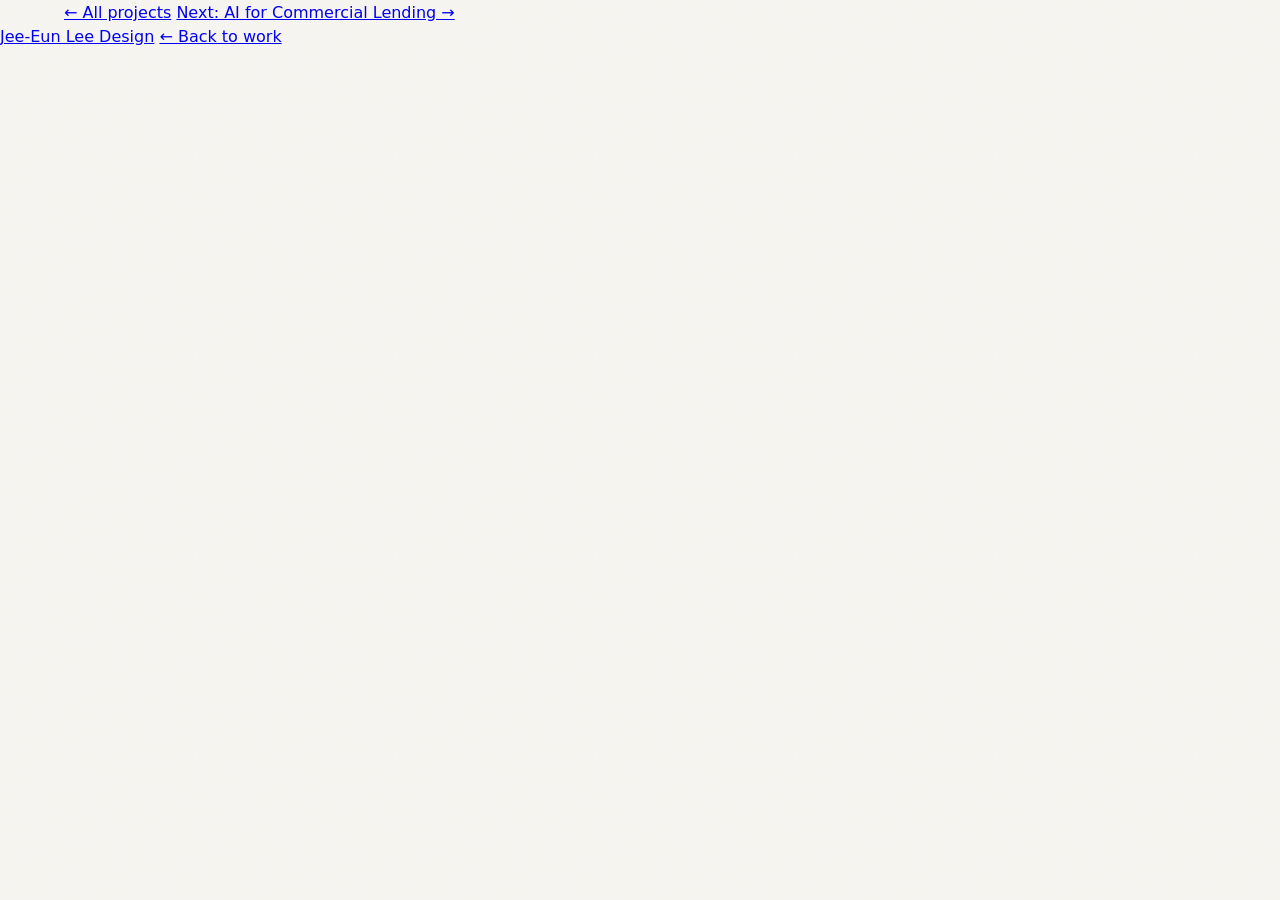
==== df2030.html @ 66507af4 "Add files via upload" ====
<!DOCTYPE html>
<html lang="en">
<head>
<meta charset="UTF-8">
<meta name="viewport" content="width=device-width, initial-scale=1">
<title>Banking Vision 2030 — Jee-Eun Lee</title>
<link rel="preconnect" href="https://fonts.googleapis.com">
<link rel="preconnect" href="https://fonts.gstatic.com" crossorigin>
<link href="https://fonts.googleapis.com/css2?family=Inter:wght@400;500;600&family=JetBrains+Mono:wght@400;500&family=Plus+Jakarta+Sans:wght@500;600;700&display=swap" rel="stylesheet">
<link rel="stylesheet" href="styles.css">
<link rel="stylesheet" href="theme-cv.css">
<script src="passcode-gate.js"></script>
</head>
<body>
<nav class="topbar" aria-label="Case study navigation">
  <div class="topbar-inner">
    <a class="brand" href="index.html">Jee-Eun Lee <span>Design</span></a>
    <a class="nav-back" href="index.html#work">← Back to work</a>
  </div>
</nav>

  <div class="page" id="page-df2030">
    <div class="cs-page">
      <header class="cs-header">
        <div class="wrap">
          <div class="cs-breadcrumb"><button onclick="window.location.href='index.html#work'">← Work</button> / Future Experience Vision for Banking</div>
          <div class="cs-header-grid">
            <div>
              <h1 class="cs-title">Future Experience Vision for Banking</h1>
              <p class="cs-summary">Designing AI-enabled future experience for 2030—speculative design and strategic storytelling to shape Commercial Banking's customer vision and guide executive strategy.</p>
              <p class="cs-date">2024-2025</p>
            </div>
            <div class="cs-meta">
              <div class="cs-meta-item"><div class="cs-meta-label">Team</div><div class="cs-meta-value">Design Futures, Lloyds Banking Group</div></div>
              <div class="cs-meta-item"><div class="cs-meta-label">Role</div><div class="cs-meta-value">Product Design</div></div>
              <div class="cs-meta-item"><div class="cs-meta-label">Collaboration</div><div class="cs-meta-value"> Creative Technologist, Applied Data Scientist, Visual Designer, Motion Designer, Design Researcher</div></div>
            </div>
          </div>
        </div>
      </header>

      <div class="cs-hero-img">
        <img src="assets/images/DF_hero_storyboard.png" alt="Lloyds BCB 2030 Vision — Personalised, turbo-charged, sector-driven proactive insight dashboard" />
      </div>

      <div class="cs-wide-container" style="max-width:1200px;margin:40px auto 0;padding:0 40px;">
        <video autoplay loop muted playsinline controls style="width:100%;display:block;border-radius:10px;">
          <source src="https://res.cloudinary.com/da1enlw0j/video/upload/v1773428196/DF_BCB_video_qzeiom.mp4" type="video/mp4" />
          Your browser does not support the video tag.
        </video>
      </div>

      <!-- Scroll indicator -->
      <div class="scroll-hint scroll-hint--page">
        <div class="scroll-line"></div>
        <span class="scroll-label">Scroll</span>
      </div>

      <div class="cs-body">
        <div class="wrap">

          <div class="cs-section">
            <div class="cs-section-layout">
              <div class="cs-section-label"><h3>The challenge</h3></div>
              <div class="cs-section-content">
                <p>Operating as an in-house design agency, the team ran 3-week sprints across different business areas — each one producing a future experience vision to align leaders and seed downstream product thinking. </p>
                <p>Topics varied widely depending on the brief, spanning retail and business banking moments such as home buying, shopping experiences, and growing a business in future contexts.</p>
              </div>
            </div>
          </div>

          <div class="cs-section">
            <div class="cs-section-layout">
              <div class="cs-section-label"><h3>The goal</h3></div>
              <div class="cs-section-content">
                <p>Create a future-facing 2030 experience vision that would align teams across Commercial, Data, AI, Design, and Product on a single narrative.</p>
                
                <div class="goals-grid">
                  <div class="goal-card">
                    <div class="goal-icon">🤖</div>
                    <p>Demonstrate how AI can make business financial management automated, proactive, and seamless</p>
                  </div>
                  <div class="goal-card">
                    <div class="goal-icon">🎯</div>
                    <p>Show a realistic but aspirational view of the customer journey for 2030</p>
                  </div>
                  <div class="goal-card">
                    <div class="goal-icon">🎬</div>
                    <p>Produce a conceptual video + strategic deck suitable for ExCo-level provocation and ideation</p>
                  </div>
                </div>

                <h4 style="margin-top:32px">Design principles established</h4>
                <p>The vision was anchored around five foundational principles: contextual, conversational, proactive, composable, and invisible—ensuring AI feels natural rather than intrusive.</p>
              </div>
            </div>
          </div>

          <div class="cs-section">
            <div class="cs-section-layout">
              <div class="cs-section-label"><h3>My role</h3></div>
              <div class="cs-section-content">
                <p>As Product Designer on the Design Futures team, I played a role of a core narrative, UX, and concept-definition lead for the entire vision sprint.</p>

                <div style="background:var(--white);border:1px solid var(--border);border-radius:10px;padding:28px 32px;margin:32px 0">
                  <h4 style="margin-top:0;margin-bottom:16px">Core responsibilities</h4>
                  <ul style="list-style:none;padding:0;margin:0">
                    <li style="padding:12px 0;border-bottom:1px solid var(--border);font-size:15px">✓ Created and maintained Figma/FigJam spaces for immersion, ideation, and storyboard development</li>
                    <li style="padding:12px 0;border-bottom:1px solid var(--border);font-size:15px">✓ Crafted and iterated the storyline and future customer scenario</li>
                    <li style="padding:12px 0;border-bottom:1px solid var(--border);font-size:15px">✓ Led feedback integration from Design Leads, researchers, and stakeholders</li>
                    <li style="padding:12px 0;border-bottom:1px solid var(--border);font-size:15px">✓ Facilitated alignment sessions and clarified narrative or product logic for contributors</li>
                    <li style="padding:12px 0;font-size:15px">✓ Pinpointed future banking moments and AI-supported tasks to strengthen provocation</li>
                  </ul>
                </div> 

              </div>
            </div>
          </div>

          <div class="cs-section">
            <div class="cs-section-layout">
              <div class="cs-section-label"><h3>Process</h3></div>
              <div class="cs-section-content">
                
                <h4>Immersion & foundational setup</h4>
                <p>Established the vision immersion board and facilitated workshops to align the team around core research, early design principles, and the target persona.</p>

                <h4>Cross-team concepting</h4>
                <p>Collaborated with Experience Design and Applied Science to define barriers to business growth and identify high-value "AI-intervention" points in the customer lifecycle.</p>

                <h4>Storyboarding & narrative design</h4>
                <p>Facilitated cross-departmental synthesis through iterative storyboarding to align diverse future strategies into a single narrative anchored by strategic touchpoints.</p>

                <figure class="cs-figure">
                  <img src="assets/images/DF_-_Business_customer_sprint_storyboard_example.png" alt="Business customer sprint storyboard — BCB Vision 2030" />
                  <figcaption>Business customer sprint storyboard — illustrating the BCB 2030 vision narrative across key moments in Hannah's day as an SME Finance Director. Contents intentionally blurred to protect confidential internal materials.</figcaption>
                </figure>

                <div class="pull-quote">"The narrative had to feel human-centered while showcasing technical possibility—bridging aspiration with feasibility."</div>

                <figure class="cs-figure">
                  <img src="assets/images/DF_Homes_storyboard_for_vision_video.png" alt="Homes 2030 storyboard for vision video" />
                  <figcaption>Homes 2030 storyboard — frame-by-frame narrative design for the Lloyds Homes vision video, following Ben's first home buying journey through an AI-enabled mortgage experience.</figcaption>
                </figure>

                <figure class="cs-figure">
                  <img src="assets/images/DF_Homes_vision.png" alt="Lloyds Homes mortgage journey — mobile and desktop screens" />
                  <figcaption>Lloyds Homes vision concept — speculative UI showing an integrated mortgage management experience across mobile and desktop, guiding customers from application through to completion.</figcaption>
                </figure>

                <h4>Visual & UI concept integration</h4>
                <p>Worked with UI designers to integrate screens into the vision video, ensuring visual coherence and technical plausibility.</p>

                <h4>Synthesis & production</h4>
                <p>Co-led the production of the provocative 2030 vision video and strategic deck, ensuring version control and content accuracy across evolving concepts and UI integrations.</p>

                <h4>Stakeholder review & iteration</h4>
                <p>A vision sprint isn't a linear path from research to a video. This framework names the four moves the team made to keep a 2030 story anchored — desirable enough to provoke leadership, plausible enough to act on — and the handover that lets each business unit carry it forward.</p>

                <figure class="cs-figure">
                  <svg xmlns="http://www.w3.org/2000/svg" width="100%" viewBox="0 0 900 590" role="img" aria-labelledby="vsf-title vsf-desc">
                    <title id="vsf-title">From provocation to alignment — a three-week vision-sprint framework</title>
                    <desc id="vsf-desc">Five phases — Immerse, Probe, Narrate, Align, Deliver — on one row across a three-week timeline of equal-width weeks, held between an aspiration ceiling and a feasibility floor, with a two-way feedback loop between Narrate and Align. Stakeholder share-and-check runs across all phases; client co-creation happens in two bursts — at Immerse, and spanning Narrate into Align.</desc>
                    <defs>
                      <style>.vsf text { font-family: 'DM Sans', -apple-system, BlinkMacSystemFont, 'Segoe UI', sans-serif; }</style>
                      <marker id="vsf-arrow" viewBox="0 0 10 10" refX="8" refY="5" markerWidth="6" markerHeight="6" orient="auto-start-reverse">
                        <path d="M2 1L8 5L2 9" fill="none" stroke="context-stroke" stroke-width="1.6" stroke-linecap="round" stroke-linejoin="round"/>
                      </marker>
                      <marker id="vsf-loopstart" viewBox="0 0 10 10" refX="2" refY="5" markerWidth="7" markerHeight="7" orient="auto">
                        <path d="M8 1L2 5L8 9" fill="none" stroke="context-stroke" stroke-width="1.6" stroke-linecap="round" stroke-linejoin="round"/>
                      </marker>
                      <marker id="vsf-loopend" viewBox="0 0 10 10" refX="8" refY="5" markerWidth="7" markerHeight="7" orient="auto">
                        <path d="M2 1L8 5L2 9" fill="none" stroke="context-stroke" stroke-width="1.6" stroke-linecap="round" stroke-linejoin="round"/>
                      </marker>
                    </defs>
                    <g class="vsf">
                      <text x="20" y="34" font-size="22" font-weight="500" fill="#3A2A22">From provocation to alignment</text>
                      <text x="20" y="56" font-size="14" fill="#7A6A5E">A three-week vision-sprint framework — applied across the 2030 Banking sprints</text>

                      <rect x="20" y="76" width="280" height="26" rx="5" fill="#EDE6D8" stroke="#D8CDB8" stroke-width="0.5"/>
                      <rect x="308" y="76" width="280" height="26" rx="5" fill="#EDE6D8" stroke="#D8CDB8" stroke-width="0.5"/>
                      <rect x="596" y="76" width="284" height="26" rx="5" fill="#EDE6D8" stroke="#D8CDB8" stroke-width="0.5"/>
                      <text x="160" y="90" font-size="13" font-weight="500" fill="#6E5B3E" text-anchor="middle" dominant-baseline="central">Week 1</text>
                      <text x="448" y="90" font-size="13" font-weight="500" fill="#6E5B3E" text-anchor="middle" dominant-baseline="central">Week 2</text>
                      <text x="738" y="90" font-size="13" font-weight="500" fill="#6E5B3E" text-anchor="middle" dominant-baseline="central">Week 3</text>

                      <text x="20" y="130" font-size="12" fill="#A0907F">Aspiration — realistic but aspirational</text>
                      <line x1="20" y1="138" x2="880" y2="138" stroke="#C9A88F" stroke-width="0.75" stroke-dasharray="5 4"/>

                      <rect x="20" y="160" width="138" height="158" rx="9" fill="#F8E9E1" stroke="#E0B6A2" stroke-width="0.75"/>
                      <text x="89" y="188" font-size="14" font-weight="500" fill="#7C3D26" text-anchor="middle" dominant-baseline="central">1 · Immerse</text>
                      <text x="89" y="220" font-size="12" fill="#9A6850" text-anchor="middle" dominant-baseline="central">Ground the</text>
                      <text x="89" y="237" font-size="12" fill="#9A6850" text-anchor="middle" dominant-baseline="central">future in now</text>
                      <text x="89" y="270" font-size="12" fill="#9A6850" text-anchor="middle" dominant-baseline="central">Immersion,</text>
                      <text x="89" y="287" font-size="12" fill="#9A6850" text-anchor="middle" dominant-baseline="central">research, persona</text>

                      <rect x="170" y="160" width="138" height="158" rx="9" fill="#F3D6C7" stroke="#D9A188" stroke-width="0.75"/>
                      <text x="239" y="188" font-size="14" font-weight="500" fill="#7C3D26" text-anchor="middle" dominant-baseline="central">2 · Probe</text>
                      <text x="239" y="220" font-size="12" fill="#8C5740" text-anchor="middle" dominant-baseline="central">Find the</text>
                      <text x="239" y="237" font-size="12" fill="#8C5740" text-anchor="middle" dominant-baseline="central">intervention points</text>
                      <text x="239" y="270" font-size="12" fill="#8C5740" text-anchor="middle" dominant-baseline="central">Growth barriers,</text>
                      <text x="239" y="287" font-size="12" fill="#8C5740" text-anchor="middle" dominant-baseline="central">AI moments</text>

                      <rect x="320" y="160" width="320" height="158" rx="9" fill="#C25A3C" stroke="#A8482D" stroke-width="0.75"/>
                      <text x="480" y="186" font-size="14" font-weight="500" fill="#FBF1E8" text-anchor="middle" dominant-baseline="central">3 · Narrate</text>
                      <text x="480" y="212" font-size="12" fill="#F3D9CB" text-anchor="middle" dominant-baseline="central">Design the story with key moments</text>
                      <text x="480" y="244" font-size="12" fill="#F3D9CB" text-anchor="middle" dominant-baseline="central">Storyboarding, scenario building, narrative synthesis,</text>
                      <text x="480" y="264" font-size="12" fill="#F3D9CB" text-anchor="middle" dominant-baseline="central">image &amp; video generation,</text>
                      <text x="480" y="284" font-size="12" fill="#F3D9CB" text-anchor="middle" dominant-baseline="central">motion video creation</text>

                      <rect x="652" y="160" width="138" height="158" rx="9" fill="#A8482D" stroke="#8A3A23" stroke-width="0.75"/>
                      <text x="721" y="188" font-size="14" font-weight="500" fill="#FBF1E8" text-anchor="middle" dominant-baseline="central">4 · Align</text>
                      <text x="721" y="220" font-size="12" fill="#EAC9B9" text-anchor="middle" dominant-baseline="central">Provoke with</text>
                      <text x="721" y="237" font-size="12" fill="#EAC9B9" text-anchor="middle" dominant-baseline="central">the artefact</text>
                      <text x="721" y="270" font-size="12" fill="#EAC9B9" text-anchor="middle" dominant-baseline="central">Vision video, tech</text>
                      <text x="721" y="287" font-size="12" fill="#EAC9B9" text-anchor="middle" dominant-baseline="central">roadmap, feasibility</text>

                      <rect x="802" y="160" width="78" height="158" rx="9" fill="#7C3320" stroke="#5E2517" stroke-width="0.75"/>
                      <text x="841" y="188" font-size="14" font-weight="500" fill="#FBF1E8" text-anchor="middle" dominant-baseline="central">5 · Deliver</text>
                      <text x="841" y="224" font-size="12" fill="#E4BFAE" text-anchor="middle" dominant-baseline="central">Hand over</text>
                      <text x="841" y="241" font-size="12" fill="#E4BFAE" text-anchor="middle" dominant-baseline="central">the output</text>
                      <text x="841" y="272" font-size="12" fill="#E4BFAE" text-anchor="middle" dominant-baseline="central">Apply to BU</text>
                      <text x="841" y="289" font-size="12" fill="#E4BFAE" text-anchor="middle" dominant-baseline="central">strategy</text>

                      <line x1="160" y1="239" x2="168" y2="239" stroke="#9A6850" stroke-width="1.6" marker-end="url(#vsf-arrow)"/>
                      <line x1="310" y1="239" x2="318" y2="239" stroke="#9A6850" stroke-width="1.6" marker-end="url(#vsf-arrow)"/>
                      <line x1="792" y1="239" x2="800" y2="239" stroke="#9A6850" stroke-width="1.6" marker-end="url(#vsf-arrow)"/>

                      <line x1="490" y1="344" x2="711" y2="344" stroke="#5E2517" stroke-width="1.8" marker-start="url(#vsf-loopstart)" marker-end="url(#vsf-loopend)"/>
                      <line x1="480" y1="318" x2="480" y2="344" stroke="#5E2517" stroke-width="0.75" stroke-dasharray="4 3"/>
                      <line x1="721" y1="318" x2="721" y2="344" stroke="#5E2517" stroke-width="0.75" stroke-dasharray="4 3"/>
                      <rect x="518" y="333" width="164" height="22" rx="11" fill="#EDE6D8" stroke="#D8CDB8" stroke-width="0.5"/>
                      <text x="600" y="345" font-size="12" font-weight="500" fill="#5E2517" text-anchor="middle" dominant-baseline="central">active feedback loop</text>

                      <line x1="20" y1="386" x2="880" y2="386" stroke="#A8B5A0" stroke-width="0.75" stroke-dasharray="5 4"/>
                      <text x="20" y="404" font-size="12" fill="#8A9683">Feasibility — technically plausible</text>

                      <rect x="20" y="422" width="860" height="60" rx="9" fill="#46413B" stroke="#46413B" stroke-width="0.75"/>
                      <text x="44" y="445" font-size="14" font-weight="500" fill="#F4EFE6" dominant-baseline="central">Stakeholder share &amp; check</text>
                      <text x="44" y="463" font-size="12" fill="#BDB6AA" dominant-baseline="central">Runs across every phase — keeping Design, Product, Data &amp; Applied Science aligned</text>

                      <text x="20" y="510" font-size="14" font-weight="500" fill="#3A2A22">Client co-creation</text>

                      <rect x="20" y="522" width="138" height="54" rx="9" fill="#6E665C" stroke="#6E665C" stroke-width="0.75"/>
                      <text x="89" y="542" font-size="12" fill="#F4EFE6" text-anchor="middle" dominant-baseline="central">Shape the</text>
                      <text x="89" y="558" font-size="12" fill="#F4EFE6" text-anchor="middle" dominant-baseline="central">foundation</text>

                      <rect x="480" y="522" width="310" height="54" rx="9" fill="#6E665C" stroke="#6E665C" stroke-width="0.75"/>
                      <text x="635" y="542" font-size="12" fill="#F4EFE6" text-anchor="middle" dominant-baseline="central">Shape the story</text>
                      <text x="635" y="558" font-size="12" fill="#F4EFE6" text-anchor="middle" dominant-baseline="central">&amp; pressure-test the vision</text>

                      <line x1="89" y1="318" x2="89" y2="520" stroke="#6E665C" stroke-width="0.75" stroke-dasharray="4 3"/>
                      <line x1="480" y1="370" x2="480" y2="520" stroke="#6E665C" stroke-width="0.75" stroke-dasharray="4 3"/>
                      <line x1="721" y1="370" x2="721" y2="520" stroke="#6E665C" stroke-width="0.75" stroke-dasharray="4 3"/>
                    </g>
                  </svg>
                  <figcaption>The vision-sprint framework — five phases across a three-week sprint, with client co-creation and stakeholder alignment running through the process.</figcaption>
                </figure>

                <p>Participated in multiple feedback loops with leadership teams, audit teams, and Product/Tech stakeholders to refine the narrative and strengthen the strategic proposition.</p>
              </div>
            </div>
          </div>

          <div class="cs-section">
            <div class="cs-section-layout">
              <div class="cs-section-label"><h3>My impact</h3></div>
              <div class="cs-section-content">
                
                <div class="insight-card">
                  <h4>Anchored the strategic vision</h4>
                  <p>My work on the persona and scenario ensured the 2030 vision was cohesive, meaningful, and grounded in human-centric research.</p>
                </div>

                <div class="insight-card">
                  <h4>Created cross-functional clarity</h4>
                  <p>Provided the structure and narrative logic that enabled rapid, high-quality collaboration across diverse teams (Design, Product, Data, Applied Science).</p>
                </div>

                <div class="insight-card">
                  <h4>Elevated the proposition</h4>
                  <p>By integrating specific merchant-services and AI-driven workflows, I moved the concept beyond generic AI storytelling into a tangible business strategy.</p>
                </div>

                <div class="insight-card">
                  <h4>Drove executive interest</h4>
                  <p>The final assets were presented to ExCo and Group GenAI leadership, successfully generating heightened interest and follow-on strategic asks for the Design Futures team.</p>
                </div>

              </div>
            </div>
          </div>

          <div class="cs-section">
            <div class="cs-section-layout">
              <div class="cs-section-label"><h3>Outcome</h3></div>
              <div class="cs-section-content">
                <p>The 2030 Vision video and supporting deck were produced and shared with ExCo and Group GenAI leadership as a provocation tool, shaping ideation for future Commercial AI capabilities.</p>
                <p>The project successfully aligned disparate teams around a unified future narrative and established foundational principles that continue to guide product strategy discussions within Business &amp; Commercial Banking.</p>

                <h4 style="margin-top:48px">Regenerated UX from vibe-coding</h4>
                <p style="font-size:14px;color:var(--ink-2);margin-bottom:32px">Customer–Relationship Manager interaction for AI SaaS vision — future business banking experience for mid-corporate customers.</p>

                <p class="cs-subsection-label">Customer</p>
                <figure class="cs-figure">
                  <video id="hannah-dashboard-video" autoplay loop muted playsinline style="width:100%;border-radius:10px;display:block;">
                    <source src="https://res.cloudinary.com/da1enlw0j/video/upload/DF_hannah_dashboard.mov_iykmbc.mov#t=4" type="video/mp4" />
                    Your browser does not support the video tag.
                  </video>
                  <figcaption>Hannah's AI-enabled dashboard — customer-side view of the 2030 business banking experience, regenerated through vibe-coding from the original vision concepts.</figcaption>
                </figure>

                <p class="cs-subsection-label" style="margin-top:40px">Relationship Manager</p>
                <figure class="cs-figure">
                  <video autoplay loop muted playsinline style="width:100%;border-radius:10px;display:block;">
                    <source src="https://res.cloudinary.com/da1enlw0j/video/upload/v1773427950/DF_Rob_Dashboard_new_d5pe3h.mov" type="video/mp4" />
                    Your browser does not support the video tag.
                  </video>
                  <figcaption>Rob's relationship manager dashboard — colleague-side view showing how AI surfaces proactive insights and supports mid-corporate customer conversations in 2030.</figcaption>
                </figure>
              </div>
            </div>
          </div>

        </div>
      </div>

      <div class="cs-next">
        <div class="wrap">
          <p class="next-label">Next Project</p>
          <div class="cs-next-card" onclick="window.location.href='paypoint.html'">
            <div><h3>PayPoint Cash Deposit</h3><p>Enabling customers to deposit cash at local shops—designing an inclusive service for vulnerable customers.</p></div>
            <div class="cs-next-thumb t3"><div class="mock-ui" style="height:100%"><div class="mock-card" style="width:65%"><div class="mock-bar" style="width:90%"></div><div class="mock-bar" style="width:55%"></div></div></div></div>
          </div>
        </div>
      </div>
    </div>
  </div><!-- end df2030 -->


  <!-- ══════════════ PAYPOINT CASE STUDY ══════════════ -->

<div class="wrap">
  <div class="cs-footer-nav">
    <a class="nav-back" href="index.html#work">← All projects</a>
    <a class="nav-back" href="lending.html">Next: AI for Commercial Lending →</a>
  </div>
</div>
</body>
</html>
---- styles.css ----
/* ============================================================
   styles.css — Jee-Eun Lee Portfolio
   ============================================================ */

/* ── DESIGN TOKENS ── */
:root {
  --bg: #F7F5F1;
  --white: #FFFFFF;
  --ink: #111110;
  --ink-2: #555552;
  --ink-3: #999997;
  --border: #E4E3E0;
  --accent: #C85C45;
  --accent-soft: rgba(200, 92, 69, 0.08);
  --serif-display: 'Cormorant Garamond', Georgia, serif;
  --serif: 'Cormorant Garamond', Georgia, serif;
  --sans: 'DM Sans', system-ui, sans-serif;
}

/* ── RESET ── */
*, *::before, *::after { margin: 0; padding: 0; box-sizing: border-box; }
html { scroll-behavior: smooth; }
body {
  font-family: var(--sans);
  background: var(--bg);
  color: var(--ink);
  -webkit-font-smoothing: antialiased;
  line-height: 1.6;
  position: relative;
  cursor: none;
}

/* ── NOISE GRAIN OVERLAY ── */
body::after {
  content: '';
  position: fixed;
  inset: 0;
  background-image: url("data:image/svg+xml,%3Csvg viewBox='0 0 256 256' xmlns='http://www.w3.org/2000/svg'%3E%3Cfilter id='n'%3E%3CfeTurbulence type='fractalNoise' baseFrequency='0.9' numOctaves='4' stitchTiles='stitch'/%3E%3C/filter%3E%3Crect width='100%25' height='100%25' filter='url(%23n)' opacity='0.04'/%3E%3C/svg%3E");
  background-size: 200px 200px;
  pointer-events: none;
  z-index: 1000;
  opacity: 0.45;
}

/* ── LAYOUT ── */
.wrap { max-width: 1280px; margin: 0 auto; padding: 0 64px; }
@media(max-width:900px){ .wrap { padding: 0 24px; } }

/* ── CUSTOM CURSOR ── */
.cursor {
  position: fixed; top: 0; left: 0;
  width: 8px; height: 8px;
  background: var(--accent);
  border-radius: 50%;
  pointer-events: none;
  z-index: 9999;
  transition: width 0.3s ease, height 0.3s ease, background 0.3s ease;
  will-change: transform;
}
.cursor-ring {
  position: fixed; top: 0; left: 0;
  width: 36px; height: 36px;
  border: 1px solid rgba(200, 92, 69, 0.35);
  border-radius: 50%;
  pointer-events: none;
  z-index: 9998;
  /* No transition on transform — lerp in rAF handles smoothness */
  transition: width 0.4s ease, height 0.4s ease, opacity 0.3s ease;
  will-change: transform;
}
.cursor.expanded  { width: 48px; height: 48px; background: rgba(200,92,69,0.12); }
.cursor-ring.expanded { width: 60px; height: 60px; opacity: 0.5; }

/* ── CLICK RIPPLE ── */
.ripple {
  position: fixed; border-radius: 50%; pointer-events: none; z-index: 9997;
  transform: translate(-50%, -50%) scale(0);
  border: 1px solid rgba(200, 92, 69, 0.45);
  animation: rippleOut 0.7s ease forwards;
}
@keyframes rippleOut { to { transform: translate(-50%, -50%) scale(6); opacity: 0; } }

/* ── PARALLAX ORBS ── */
.parallax-bg { position: fixed; inset: -40px; pointer-events: none; z-index: 0; }
.orb { position: absolute; border-radius: 50%; filter: blur(80px); opacity: 0; animation: orbReveal 2s ease forwards; }
.orb-1 { width: 520px; height: 520px; background: radial-gradient(circle, rgba(200,92,69,0.1), transparent 70%); top: -120px; right: -80px; animation-delay: 0.3s; }
.orb-2 { width: 380px; height: 380px; background: radial-gradient(circle, rgba(180,165,145,0.08), transparent 70%); bottom: 0; left: -60px; animation-delay: 0.7s; }
@keyframes orbReveal { to { opacity: 1; } }

/* ── NAV ── */
nav { position: fixed; top: 24px; left: 0; right: 0; z-index: 900; pointer-events: none; }
.pill-nav-wrap { display: flex; justify-content: center; pointer-events: all; }
.pill-nav {
  display: inline-flex; align-items: center; gap: 2px;
  background: rgba(247,245,241,0.92); backdrop-filter: blur(20px);
  border: 1px solid var(--border); border-radius: 100px;
  padding: 5px; box-shadow: 0 2px 20px rgba(0,0,0,0.06);
}
.pill-btn {
  background: none; border: none; cursor: none;
  font-family: var(--sans); font-size: 13px; font-weight: 400;
  color: var(--ink-2); padding: 9px 22px; border-radius: 100px;
  transition: all 0.22s ease; letter-spacing: 0.01em;
}
.pill-btn:hover { color: var(--ink); background: rgba(0,0,0,0.04); }
.pill-btn.active { background: var(--accent); color: #fff; font-weight: 500; box-shadow: 0 2px 12px rgba(200,92,69,0.28); }

/* ── PAGES ── */
.page { display: none; }
.page.active { display: block; }

/* ═══════════════════════════════
   LANDING
═══════════════════════════════ */
@keyframes profileGlow {
  0%, 100% { box-shadow: 0 0 10px 3px rgba(200,92,69,0.18), 0 0 22px 8px rgba(200,92,69,0.08); }
  50%       { box-shadow: 0 0 18px 7px rgba(200,92,69,0.30), 0 0 38px 14px rgba(200,92,69,0.13); }
}
.profile-glow {
  border-radius: 50%;
  display: inline-block;
  animation: profileGlow 3.5s ease-in-out infinite;
}

.landing {
  position: relative; min-height: 100vh;
  display: flex; flex-direction: column; justify-content: center;
  padding: 140px 0 100px; z-index: 10;
}

#page-home .landing::before {
  content: ''; position: absolute; top: 0; left: 64px; right: 64px; height: 1px;
  background: var(--border); transform: scaleX(0); transform-origin: left;
  animation: lineRevealH 1.2s 0.1s cubic-bezier(0.76, 0, 0.24, 1) forwards;
}
@keyframes lineRevealH { to { transform: scaleX(1); } }

.landing-rule {
  position: absolute; left: 64px; top: 0; bottom: 0; width: 1px;
  background: linear-gradient(to bottom, transparent, var(--border) 15%, var(--border) 85%, transparent);
  opacity: 0; animation: fadeIn 1.5s 0.5s ease forwards;
}

.landing-footnote {
  position: absolute; right: 56px; top: 50%;
  transform: translateY(-50%) rotate(90deg); transform-origin: right center;
  font-size: 10px; letter-spacing: 0.14em; text-transform: uppercase;
  color: var(--ink-3); white-space: nowrap;
  opacity: 0; animation: fadeIn 1s 1.6s ease forwards;
}

.landing-eyebrow {
  font-family: var(--sans); font-size: 11px; letter-spacing: 0.14em;
  text-transform: uppercase; color: var(--accent);
  padding-left: calc(64px + 44px); margin-bottom: 28px;
  opacity: 0; animation: slideUp 0.9s 0.5s cubic-bezier(0.16, 1, 0.3, 1) forwards;
}

.landing-headline {
  font-family: var(--serif-display); font-size: clamp(48px, 6.5vw, 100px);
  font-weight: 300; line-height: 1.06; letter-spacing: -0.02em; color: var(--ink);
  padding-left: calc(64px + 44px); max-width: 960px;
}
.landing-headline .hl-line { display: block; overflow: hidden; }
.landing-headline .hl-inner { display: block; transform: translateY(112%); animation: lineRevealUp 1s cubic-bezier(0.16, 1, 0.3, 1) forwards; }
.landing-headline .hl-line:nth-child(1) .hl-inner { animation-delay: 0.6s; }
.landing-headline .hl-line:nth-child(2) .hl-inner { animation-delay: 0.76s; }
.landing-headline .hl-line:nth-child(3) .hl-inner { animation-delay: 0.92s; }
@keyframes lineRevealUp { to { transform: translateY(0); } }
.landing-headline em { font-style: italic; color: var(--accent); }

.landing-descriptor {
  padding-left: calc(64px + 44px); margin-top: 44px;
  display: flex; align-items: flex-start; gap: 36px;
  opacity: 0; animation: slideUp 1s 1.1s cubic-bezier(0.16, 1, 0.3, 1) forwards;
}
.descriptor-rule { width: 28px; height: 1px; background: var(--ink-3); margin-top: 12px; flex-shrink: 0; }
.landing-sub { font-size: 15px; color: var(--ink-2); line-height: 1.78; max-width: 440px; font-weight: 300; letter-spacing: 0.01em; }

.landing-bottom {
  padding: 0 64px 0 calc(64px + 44px); margin-top: 80px;
  display: flex; align-items: center; justify-content: space-between;
  position: relative; z-index: 10;
  opacity: 0; animation: fadeIn 1s 1.4s ease forwards;
}
.cta-group { display: flex; align-items: center; gap: 28px; }

.landing-cta {
  display: inline-flex; align-items: center; gap: 10px;
  font-family: var(--sans); font-size: 12px; font-weight: 500;
  letter-spacing: 0.08em; text-transform: uppercase;
  color: #fff; background: var(--ink); border: none;
  padding: 14px 28px; border-radius: 2px; cursor: none;
  position: relative; overflow: hidden; transition: background 0.3s;
  will-change: transform;
  transform: translateZ(0);
}
.landing-cta::before {
  content: ''; position: absolute; inset: 0; background: var(--accent);
  transform: translateX(-101%); transition: transform 0.4s cubic-bezier(0.76, 0, 0.24, 1);
}
.landing-cta:hover::before { transform: translateX(0); }
.landing-cta span, .landing-cta .cta-arrow { position: relative; z-index: 1; }
.landing-cta .cta-arrow { transition: transform 0.3s; }
.landing-cta:hover .cta-arrow { transform: translateX(4px); }

.cta-secondary {
  font-size: 13px; color: var(--ink-2); text-decoration: none;
  letter-spacing: 0.03em; border-bottom: 1px solid var(--border); padding-bottom: 2px;
  transition: color 0.2s, border-color 0.2s;
}
.cta-secondary:hover { color: var(--ink); border-color: var(--ink); }

.landing-location { font-size: 12px; color: var(--ink-3); letter-spacing: 0.04em; text-align: right; line-height: 1.6; }
.landing-location strong { display: block; color: var(--ink-2); font-weight: 400; font-size: 13px; }

.scroll-hint {
  position: absolute; bottom: 48px; left: 50%; transform: translateX(-50%);
  display: flex; flex-direction: column; align-items: center; gap: 8px;
  opacity: 0; animation: fadeIn 1s 1.9s ease forwards;
}
.scroll-line { width: 1px; height: 36px; background: var(--border); position: relative; overflow: hidden; }
.scroll-line::after {
  content: ''; position: absolute; top: -100%; width: 100%; height: 100%;
  background: var(--accent); animation: scrollDrop 2s 2.2s ease-in-out infinite;
}
@keyframes scrollDrop { 0% { top: -100%; } 100% { top: 100%; } }
.scroll-label { font-size: 10px; letter-spacing: 0.12em; text-transform: uppercase; color: var(--ink-3); }

/* Scroll hint — floating fixed at bottom center on Work + case study pages */
.scroll-hint--page {
  position: fixed;
  bottom: 36px;
  left: 50%;
  transform: translateX(-50%);
  display: flex;
  flex-direction: column;
  align-items: center;
  gap: 8px;
  z-index: 100;
  opacity: 0;
  animation: scrollHintAppear 0.8s 0.6s ease forwards;
  pointer-events: none;
}
@keyframes scrollHintAppear {
  from { opacity: 0; transform: translateX(-50%) translateY(10px); }
  to   { opacity: 1; transform: translateX(-50%) translateY(0px); }
}
/* Gentle continuous float */
.scroll-hint--page .scroll-label {
  animation: scrollFloat 3s ease-in-out infinite;
}
@keyframes scrollFloat {
  0%, 100% { transform: translateY(0px); }
  50%       { transform: translateY(-5px); }
}
.scroll-hint--page .scroll-line::after { animation: scrollDrop 2s ease-in-out infinite; }

/* Hide scroll hint when page is scrolled down */
.scrolled-down .scroll-hint--page { opacity: 0; transition: opacity 0.4s ease; }

/* ── CHIPS ── */
.landing-chips {
  padding-left: calc(64px + 44px);
  margin-top: 48px;
  display: flex;
  align-items: center;
  justify-content: flex-start;
  gap: 12px;
  flex-wrap: wrap;
  width: 100%;
  z-index: 200;
  opacity: 0; animation: slideUp 1s 1.2s cubic-bezier(0.16, 1, 0.3, 1) forwards;
}
.chip-wrap { position: relative; display: inline-flex; flex: 0 1 auto; min-width: 0; }
.chip {
  position: relative; border: 1px solid var(--border); border-radius: 2px;
  padding: 7px 16px; font-size: 12px; font-weight: 400; color: var(--ink-2);
  cursor: none; transition: border-color 0.2s, color 0.2s, background 0.2s;
  display: inline-flex; align-items: center; gap: 6px;
  background: transparent; white-space: nowrap; user-select: none; letter-spacing: 0.02em;
}
.chip:hover { border-color: var(--ink-2); color: var(--ink); background: rgba(17,17,16,0.03); }
.chip.active { border-color: var(--accent); color: var(--accent); background: var(--accent-soft); }
.chip-has-dropdown::after { content: '›'; display: inline-block; margin-left: 2px; font-size: 14px; transition: transform 0.2s ease; transform: rotate(90deg); opacity: 0.5; }
.chip.active.chip-has-dropdown::after { transform: rotate(270deg); opacity: 1; }

/* Terracotta accent chips */
.chip--accent {
  border-color: var(--accent); color: var(--accent);
  background: transparent;
}
.chip--accent:hover { background: var(--accent-soft); border-color: var(--accent); color: var(--accent); }
.chip--accent.chip-has-dropdown::after { opacity: 1; color: var(--accent); }
.chip--accent.active { background: var(--accent-soft); }

.dropdown {
  position: absolute; top: calc(100% + 10px); left: 0;
  background: rgba(247,245,241,0.98); backdrop-filter: blur(20px);
  border: 1px solid var(--border); border-radius: 4px;
  padding: 6px; min-width: 340px;
  box-shadow: 0 12px 40px rgba(0,0,0,0.1);
  opacity: 0; pointer-events: none; transform: translateY(-6px);
  transition: opacity 0.2s ease, transform 0.2s ease; z-index: 500;
}
.dropdown.active { opacity: 1; pointer-events: all; transform: translateY(0); }
.dropdown-item {
  padding: 11px 14px; border-radius: 2px; border-bottom: 1px solid var(--border);
  cursor: none; transition: all 0.15s ease; font-size: 13px; line-height: 1.5;
  color: var(--ink); text-decoration: none; display: block; letter-spacing: 0.01em;
}
.dropdown-item:last-child { border-bottom: none; }
.dropdown-item:hover { background: var(--accent-soft); color: var(--accent); padding-left: 18px; }

/* ── WORK PAGE ── */
.works-section { padding: 40px 0 120px; }
.works-header { margin-bottom: 64px; padding-bottom: 40px; border-bottom: 1px solid var(--border); }
.works-label {
  font-size: 11px; letter-spacing: 0.14em; text-transform: uppercase;
  color: var(--accent); margin-bottom: 16px; font-family: var(--sans);
}
.works-intro {
  font-family: var(--serif-display); font-size: clamp(32px, 4vw, 56px);
  font-weight: 300; letter-spacing: -0.025em; line-height: 1.1;
  color: var(--ink); margin: 0;
}
.works-intro em { font-style: italic; color: var(--accent); }
.project-tags { display: flex; gap: 8px; flex-wrap: wrap; margin-top: 20px; }
.project-tag {
  font-size: 11px; font-weight: 500; letter-spacing: 0.05em; text-transform: uppercase;
  color: var(--ink-3); border: 1px solid var(--border); border-radius: 2px;
  padding: 4px 10px; background: transparent; transition: all 0.2s ease;
}
.project-row:hover .project-tag { border-color: var(--accent); color: var(--accent); }

.project-row {
  display: grid; grid-template-columns: 64px 1fr 380px;
  gap: 48px; align-items: start; padding: 48px 0;
  border-bottom: 1px solid var(--border); cursor: none; transition: background 0.3s;
}
.project-row:first-of-type { border-top: 1px solid var(--border); }
.project-row:hover { background: rgba(17,17,16,0.015); }
.project-num { font-family: var(--serif-display); font-size: 13px; font-weight: 300; color: var(--ink-3); padding-top: 6px; letter-spacing: 0.04em; }
.project-category { font-size: 11px; color: var(--ink-3); letter-spacing: 0.08em; text-transform: uppercase; margin-bottom: 10px; }
.project-name { font-family: var(--serif-display); font-size: clamp(22px, 2.2vw, 32px); font-weight: 300; letter-spacing: -0.01em; color: var(--ink); margin-bottom: 12px; }
.project-desc { font-size: 14px; color: var(--ink-2); line-height: 1.72; max-width: 520px; }
.project-link { display: inline-block; margin-top: 20px; font-size: 12px; font-weight: 500; color: var(--ink-3); letter-spacing: 0.06em; text-transform: uppercase; transition: color 0.2s; }
.project-row:hover .project-link { color: var(--accent); }
.project-thumb { aspect-ratio: 4/3; border-radius: 4px; overflow: hidden; transition: transform .4s ease; }
.project-row:hover .project-thumb { transform: translateY(-4px); }
@media(max-width:900px){ .project-row { grid-template-columns:1fr; gap:24px; } .project-thumb { aspect-ratio:16/9; } }

/* Mock UI */
.mock-ui { width:100%; height:100%; display:flex; align-items:center; justify-content:center; background:#EEECEA; }
.mock-card { background:#fff; border-radius:6px; padding:18px; box-shadow:0 4px 20px rgba(0,0,0,.08); }
.mock-bar { height:8px; background:#E4E3E0; border-radius:3px; margin-bottom:8px; }
.t1 { background: linear-gradient(135deg, #EAE8E4, #D8D5CF); }
.t2 { background: linear-gradient(135deg, #E8E2DC, #D4C8BF); }
.t3 { background: linear-gradient(135deg, #DDE5E3, #C8D5D2); }
.t4 { background: linear-gradient(135deg, #E2DDE8, #CFC8D8); }
.t5 { background: linear-gradient(135deg, #E8E4DC, #D5CEBC); }

/* ── ABOUT STRIP ── */
.about-strip { padding: 100px 0; border-top: 1px solid var(--border); }
.about-strip .wrap { display: grid; grid-template-columns: 1fr 1fr; gap: 80px; align-items: start; }
.about-strip h2 { font-family: var(--serif-display); font-size: clamp(28px,3vw,44px); font-weight: 300; letter-spacing: -0.02em; line-height: 1.2; margin-bottom: 24px; }
.about-strip p { font-size: 15px; color: var(--ink-2); line-height: 1.78; margin-bottom: 20px; }
.about-cta { display: inline-flex; align-items: center; gap: 8px; font-size: 12px; font-weight: 500; letter-spacing: 0.08em; text-transform: uppercase; color: var(--ink); text-decoration: none; border-bottom: 1px solid var(--ink); padding-bottom: 2px; transition: color 0.2s, border-color 0.2s; }
.about-cta:hover { color: var(--accent); border-color: var(--accent); }
.exp-list { list-style: none; }
.exp-item { display: grid; grid-template-columns: 90px 1fr; gap: 20px; padding: 20px 0; align-items: start; border-bottom: 1px solid rgba(228,227,224,0.4); }
.exp-item:last-child { border-bottom: none; }
.exp-year { color: var(--ink-3); font-size: 12px; font-weight: 400; padding-top: 5px; letter-spacing: 0.02em; }
.exp-title { font-weight: 500; margin-bottom: 4px; font-size: 15px; }
.exp-co { color: var(--ink-2); font-size: 13px; }
@media(max-width:900px){ .about-strip .wrap { grid-template-columns:1fr; gap:48px; } }

/* ── FOOTER ── */
footer { padding: 100px 0 60px; text-align: center; border-top: 1px solid var(--border); }
footer h2 { font-family: var(--serif-display); font-size: clamp(26px,3vw,44px); font-weight: 300; letter-spacing: -0.02em; margin: 0 auto 20px; max-width: 560px; }
footer p { color: var(--ink-2); margin-bottom: 36px; font-size: 15px; }
.footer-links { display: flex; gap: 32px; justify-content: center; margin-bottom: 64px; }
.footer-links a { font-size: 13px; color: var(--ink-2); text-decoration: none; border-bottom: 1px solid var(--border); padding-bottom: 2px; transition: color .2s, border-color .2s; }
.footer-links a:hover { color: var(--ink); border-color: var(--ink); }
footer small { font-size: 12px; color: var(--ink-3); }

/* ═══════════════════════════════
   CASE STUDY PAGES
═══════════════════════════════ */
.cs-page { padding-top: 64px; }
.cs-header { padding: 72px 0 56px; border-bottom: 1px solid var(--border); }
.cs-breadcrumb { font-size: 12px; color: var(--ink-3); margin-bottom: 40px; letter-spacing: 0.04em; }
.cs-breadcrumb button { background: none; border: none; cursor: none; color: var(--ink-3); font-family: var(--sans); font-size: 12px; padding: 0; transition: color .2s; letter-spacing: 0.04em; }
.cs-breadcrumb button:hover { color: var(--ink); }
.cs-header-grid { display: grid; grid-template-columns: 1fr 260px; gap: 80px; align-items: start; }
.cs-title { font-family: var(--serif-display); font-size: clamp(36px,5vw,68px); font-weight: 300; letter-spacing: -0.025em; line-height: 1.05; margin-bottom: 28px; }
.cs-summary { font-size: 16px; color: var(--ink-2); line-height: 1.78; max-width: 600px; margin-bottom: 16px; }
.cs-date { font-size: 12px; color: var(--ink-3); letter-spacing: 0.04em; }
.cs-meta-item { margin-bottom: 24px; }
.cs-meta-label { font-size: 10px; font-weight: 500; letter-spacing: .12em; text-transform: uppercase; color: var(--ink-3); margin-bottom: 6px; }
.cs-meta-value { font-size: 14px; font-weight: 500; }
@media(max-width:900px){ .cs-header-grid { grid-template-columns:1fr; } .cs-meta { display:flex; gap:32px; flex-wrap:wrap; } .cs-meta-item { margin-bottom:0; } }

.cs-hero-img { width:100%; background:#EEECEA; overflow:hidden; max-height:640px; display:flex; align-items:center; justify-content:center; }
.cs-hero-img img { width:100%; height:100%; object-fit:cover; object-position:center top; display:block; }
.tool-sketch-video { width:100%; margin:24px 0 28px; }
.tool-sketch-video video { width:100%; border-radius:16px; display:block; background:#000; }
.tool-sketch-video-caption { margin:12px 0 0; font-size:12px; color:var(--ink-3); line-height:1.6; font-style:italic; }
.cs-hero-placeholder { width:100%; aspect-ratio:16/7; display:flex; align-items:center; justify-content:center; background:#EEECEA; }
.cs-hero-placeholder .inner { width:52%; max-width:640px; background:white; border-radius:8px; padding:28px 32px; box-shadow:0 20px 60px rgba(0,0,0,.08); }
.ph-row { display:flex; gap:16px; margin-bottom:12px; }
.ph-block { height:10px; background:#E0DFDB; border-radius:4px; }

.cs-figure { margin: 36px 0 0 0; width: 100%; }
.cs-figure img { width:100%; border-radius:6px; border:1px solid var(--border); display:block; }
.cs-figure img.natural-size { width:auto; max-width:480px; height:auto; }
.cs-figure figcaption { margin-top:12px; font-size:12px; color:var(--ink-3); line-height:1.6; font-style:italic; max-width:640px; }
.cs-figure-pair { display:grid; grid-template-columns:1fr 1fr; gap:24px; margin-top:36px; }
.cs-figure-pair .cs-figure { margin:0; }
@media(max-width:900px){ .cs-figure-pair { grid-template-columns:1fr; } }

.cs-body { padding: 80px 0; }
.cs-section { margin-bottom: 88px; }
.cs-section-layout { display: grid; grid-template-columns: 220px 1fr; gap: 56px; }
.cs-section-label { padding-top: 4px; position: sticky; top: 84px; align-self: start; }
.cs-section-label h3 { font-size: 11px; font-weight: 500; letter-spacing: .12em; text-transform: uppercase; color: var(--ink-3); display: flex; align-items: center; gap: 12px; }
.cs-section-label h3::before { content: ''; width: 20px; height: 1px; background: var(--ink-3); display: block; }
.cs-section-content p { font-size: 15px; line-height: 1.82; color: var(--ink-2); margin-bottom: 24px; max-width: 680px; }
.cs-section-content p:last-child { margin-bottom: 0; }
.cs-section-content h2 { margin-top: 0; margin-bottom: 22px; line-height: 1.3; }
.cs-section-content ul { margin: 18px 0 24px 20px; padding-left: 18px; color: var(--ink-2); }
.cs-section-content li { margin-bottom: 14px; }
.cs-section-content h4 { font-size: 13px; font-weight: 500; color: var(--ink); margin-bottom: 8px; margin-top: 28px; letter-spacing: 0.03em; text-transform: uppercase; }
.cs-section-content h4:first-child { margin-top: 0; }

.insight-card { border:1px solid var(--border); border-radius:4px; padding:24px 28px; margin-bottom:16px; background:var(--white); }
.insight-card h4 { margin-top:0; font-size:13px; margin-bottom:10px; }
.insight-card p { font-size:14px; margin-bottom:10px; max-width:none; color:var(--ink-2); }

.lesson-grid { display:grid; grid-template-columns:repeat(2,minmax(0,1fr)); gap:18px; margin-top:24px; }
.lesson-card { display:flex; gap:18px; align-items:flex-start; border:1px solid var(--border); border-radius:16px; background:var(--white); padding:22px; }
.lesson-card-icon { width:46px; min-width:46px; height:46px; border-radius:16px; background:#F5F0E8; display:flex; align-items:center; justify-content:center; font-size:16px; font-weight:700; color:#1a1a1a; }
.lesson-card h4 { margin:0 0 8px 0; font-size:14px; }
.lesson-card p { margin:0; font-size:14px; line-height:1.7; color:#444; }

.framework-grid { display:grid; grid-template-columns:repeat(3,minmax(0,1fr)); gap:18px; margin-top:24px; }
.framework-card { border:1px solid var(--border); border-radius:16px; background:var(--white); overflow:hidden; }
.framework-highlight { display:flex; align-items:flex-start; gap:16px; padding:18px 20px; background:#1a1a1a; }
.framework-step { width:40px; min-width:40px; height:40px; border-radius:14px; background:var(--bg); color:#1a1a1a; display:flex; align-items:center; justify-content:center; font-weight:700; font-size:16px; }
.framework-card h4 { margin:0; font-size:15px; line-height:1.2; color:var(--bg); }
.framework-card-content { padding:20px 20px 22px; }
.framework-card-content p { margin:0; font-size:14px; line-height:1.75; color:#444; }

.project-title-group { display:flex; align-items:center; gap:14px; margin-bottom:10px; }
.project-title-icon { width:14px; height:14px; border-radius:999px; border:2px solid #1a1a1a; position:relative; }
.project-title-icon::before { content:''; position:absolute; width:6px; height:6px; border-radius:999px; background:#1a1a1a; top:50%; left:50%; transform:translate(-50%, -50%); }
.project-visual { display:flex; align-items:flex-end; gap:10px; margin:16px 0 20px; height:32px; }
.project-visual span { flex:1; min-width:10px; border-radius:999px; background:rgba(25,25,25,0.16); animation:waveBounce 1.2s ease-in-out infinite; }
.project-visual span:nth-child(1) { animation-delay:0s; }
.project-visual span:nth-child(2) { animation-delay:0.14s; }
.project-visual span:nth-child(3) { animation-delay:0.28s; }
.project-visual span:nth-child(4) { animation-delay:0.42s; }
@keyframes waveBounce {
  0%, 100% { transform: scaleY(0.55); }
  50% { transform: scaleY(1.25); }
}

.tool-sketch-card { background: #fff; border:1px solid #e0ddd9; border-radius:18px; padding:36px; box-shadow:0 12px 36px rgba(0,0,0,0.09); }
.tool-sketch-topbar { display:flex; align-items:center; justify-content:flex-start; gap:9px; margin-bottom:28px; padding-bottom:28px; border-bottom:1px solid #e8e5e1; }
.tool-sketch-logo { display:inline-flex; align-items:center; gap:8px; }
.tool-sketch-logo-mark { width:8px; height:8px; border-radius:999px; background:#1a1a1a; }
.tool-sketch-logo-text { font-size:12px; font-weight:700; color:#1a1a1a; text-transform:uppercase; letter-spacing:0.1em; }
.tool-sketch-heading { margin-bottom:28px; }
.tool-sketch-tag { display:inline-block; padding:8px 12px; border-radius:6px; background:rgba(13,87,44,0.1); color:#0d572c; font-size:10px; font-weight:800; text-transform:uppercase; letter-spacing:0.12em; margin-bottom:16px; }
.tool-sketch-heading h3 { margin:0 0 10px 0; font-size:26px; line-height:1.15; color:#1a1a1a; font-weight:600; letter-spacing:-0.01em; }
.tool-sketch-heading p { margin:0; color:#555; font-size:14px; line-height:1.8; max-width:720px; }
.tool-sketch-badges { display:grid; grid-template-columns:repeat(3,minmax(0,1fr)); gap:18px; margin-bottom:32px; }
.tool-sketch-badge { border-radius:14px; padding:24px 20px; display:flex; flex-direction:column; justify-content:space-between; min-height:130px; background:#fafaf8; border:2px solid transparent; transition:all 0.2s; }
.tool-sketch-badge span { font-size:10px; color:#888; text-transform:uppercase; letter-spacing:0.12em; font-weight:800; }
.tool-sketch-badge strong { font-size:36px; line-height:1.1; color:#1a1a1a; font-weight:700; margin-top:8px; }
.tool-sketch-badge.matched { border-color:#0d7a3e; background:#f0fdf4; }
.tool-sketch-badge.unmatched { border-color:#d97706; background:#fffbf0; }
.tool-sketch-badge.missing { border-color:#6b7280; background:#f9f9f8; }
.tool-sketch-rows { display:grid; grid-template-columns:repeat(3,minmax(0,1fr)); gap:16px; }
.tool-sketch-row { border:1px solid #e8e5e1; border-radius:12px; padding:0; background:#fff; display:flex; flex-direction:column; overflow:hidden; transition:all 0.2s ease; }
.tool-sketch-row:hover { border-color:#d4cfc8; box-shadow:0 8px 24px rgba(0,0,0,0.08); transform:translateY(-2px); }
.tool-sketch-row .tool-sketch-label { border-radius:0; padding:12px 16px; font-size:10px; font-weight:800; text-transform:uppercase; letter-spacing:0.1em; margin:0; align-self:auto; }
.tool-sketch-row.matched .tool-sketch-label { background:#0d7a3e; color:#fff; }
.tool-sketch-row.unmatched .tool-sketch-label { background:#d97706; color:#fff; }
.tool-sketch-row.missing .tool-sketch-label { background:#6b7280; color:#fff; }
.tool-sketch-row h4 { margin:0; padding:16px 16px 0 16px; font-size:14px; line-height:1.3; color:#1a1a1a; font-weight:700; }
.tool-sketch-row p { margin:0; padding:0 16px 16px 16px; font-size:12px; color:#888; font-weight:500; }
@media(max-width:900px){ .cs-section-layout { grid-template-columns:1fr; gap:20px; } .cs-section-label { position:static; } .cs-section-label h3::before { display:none; } .tool-sketch-badges, .tool-sketch-rows { grid-template-columns:1fr; } }

.goals-grid { display:grid; grid-template-columns:repeat(3,1fr); gap:14px; margin-top:28px; }
.goal-card { background:var(--white); border:1px solid var(--border); border-radius:4px; padding:20px 22px; }
.goal-icon { font-size:20px; margin-bottom:12px; }
.goal-card p { font-size:14px; max-width:none; color:var(--ink-2); margin-bottom:0; }
.motion-graphic-card { display:flex; gap:24px; align-items:center; padding:24px 26px; border:1px solid var(--border); border-radius:14px; background:var(--white); margin-bottom:26px; }
.motion-graphic-preview { width:110px; height:110px; min-width:110px; border-radius:20px; background:linear-gradient(135deg,#fff,#F5F0E8); position:relative; display:grid; place-items:center; box-shadow:0 12px 28px rgba(0,0,0,.05); overflow:hidden; }
.motion-graphic-shape { position:absolute; border-radius:8px; background:#C85C45; opacity:.9; }
.motion-graphic-shape.shape-1 { width:18px; height:18px; top:18%; left:22%; animation:movePulse 2.6s ease-in-out infinite; }
.motion-graphic-shape.shape-2 { width:18px; height:18px; top:60%; left:60%; background:#3E6D78; animation:movePulse 2.6s ease-in-out infinite .4s; }
.motion-graphic-shape.shape-3 { width:40px; height:40px; top:40%; left:40%; border:2px solid #C85C45; background:transparent; opacity:.7; animation:scalePulse 2.6s ease-in-out infinite; }
@keyframes movePulse { 0%,100% { transform: translate(0,0) scale(1); } 50% { transform: translate(10px,-8px) scale(1.08); } }
@keyframes scalePulse { 0%,100% { transform: scale(1); opacity:.7; } 50% { transform: scale(1.15); opacity:.95; } }
@media(max-width:900px){ .motion-graphic-card { flex-direction:column; align-items:flex-start; } .motion-graphic-preview { width:100%; height:120px; min-width:auto; } }
@media(max-width:700px){ .goals-grid { grid-template-columns:1fr; } }

.metrics-row { display:grid; grid-template-columns:repeat(3,1fr); gap:16px; margin:28px 0; }
.metric-card { background:var(--white); border:1px solid var(--border); border-radius:4px; padding:28px 20px; text-align:center; }
.metric-num { font-family:var(--serif-display); font-size:44px; font-weight:300; line-height:1; margin-bottom:8px; }
.metric-label { font-size:12px; color:var(--ink-2); line-height:1.5; }
@media(max-width:700px){ .metrics-row { grid-template-columns:1fr 1fr; } }

.pull-quote { font-family:var(--serif-display); font-size:clamp(20px,2.2vw,28px); font-weight:300; line-height:1.4; color:var(--ink); border-left:2px solid var(--accent); padding:4px 0 4px 24px; margin:36px 0; max-width:600px; }

@media(max-width:900px){ .cs-section-layout { grid-template-columns:1fr; gap:20px; } .cs-section-label { position:static; } .cs-section-label h3::before { display:none; } }

.cs-next { border-top:1px solid var(--border); padding:64px 0 80px; }
.cs-next .next-label { font-size:10px; letter-spacing:.12em; text-transform:uppercase; color:var(--ink-3); margin-bottom:20px; }
.cs-next-card { display:grid; grid-template-columns:1fr 300px; gap:40px; align-items:center; cursor:none; }
.cs-next-card h3 { font-family:var(--serif-display); font-size:clamp(22px,2.5vw,34px); font-weight:300; letter-spacing:-0.01em; margin-bottom:12px; }
.cs-next-card p { font-size:14px; color:var(--ink-2); }
.cs-next-thumb { aspect-ratio:16/9; border-radius:4px; overflow:hidden; transition:transform .4s ease; }
.cs-next-card:hover .cs-next-thumb { transform:translateY(-4px); }
@media(max-width:900px){ .cs-next-card { grid-template-columns:1fr; } }

/* Scroll fade-in */
.fade-in { opacity:0; transform:translateY(24px); transition:opacity .75s ease, transform .75s ease; }
.fade-in.visible { opacity:1; transform:none; }
.fade-in:nth-child(2){ transition-delay:.1s; }
.fade-in:nth-child(3){ transition-delay:.2s; }
.fade-in:nth-child(4){ transition-delay:.3s; }

/* ── SHARED KEYFRAMES ── */
@keyframes fadeIn  { from { opacity:0; }                              to { opacity:1; } }
@keyframes slideUp { from { opacity:0; transform:translateY(20px); }  to { opacity:1; transform:translateY(0); } }

/* ══════════════════════════════════
   MOBILE RESPONSIVE
══════════════════════════════════ */
@media (max-width: 640px) {
  /* Prevent horizontal overflow */
  body { overflow-x: hidden; cursor: auto; }
  .wrap { padding: 0 20px; }

  /* Cursor — hide on touch devices */
  .cursor, .cursor-ring { display: none; }
  * { cursor: auto !important; }

  /* Hide decorative desktop-only elements */
  .landing-rule, .landing-footnote, .parallax-bg, .descriptor-rule { display: none; }

  /* ── Nav ── */
  nav { top: max(24px, env(safe-area-inset-top)); }
  .pill-nav { gap: 0; }
  .pill-btn { padding: 8px 12px; font-size: 11px; }

  /* ── Landing ── */
  .landing { padding: calc(100px + env(safe-area-inset-top, 0px)) 0 64px; }
  .landing-portrait { padding-left: 20px !important; }
  .landing-eyebrow { padding-left: 20px; margin-bottom: 16px; }
  .landing-headline { padding-left: 20px; }
  .landing-descriptor { padding-left: 20px; flex-direction: column; gap: 12px; }
  .landing-chips { padding-left: 20px; flex-wrap: wrap !important; gap: 12px; }
  .chip-wrap { flex: 1 1 calc(50% - 10px); min-width: 0; }
  .landing-bottom { padding: 0 20px; margin-top: 40px; flex-direction: column; align-items: flex-start; gap: 20px; }
  .landing-location { text-align: left; }
  .scroll-hint { display: none; }

  /* ── Dropdowns ── */
  .dropdown { position: absolute; left: 0; right: auto; width: 100%; min-width: unset; top: calc(100% + 10px); }

  /* ── Works ── */
  .works-section { padding: 24px 0 80px; }
  .works-header { margin-bottom: 32px; padding-bottom: 24px; }
  .project-row { padding: 28px 0; gap: 16px; }

  /* ── About ── */
  .about-strip { padding: 56px 0; }

  /* ── Footer ── */
  footer { padding: 56px 0 36px; }
  .footer-links { gap: 20px; flex-wrap: wrap; justify-content: center; }

  /* ── Case study — containers with inline padding ── */
  .cs-wide-container { padding: 0 20px !important; }
  .cs-header { padding: 40px 0 32px; }
  .cs-body { padding: 40px 0; }
  .cs-section { margin-bottom: 48px; }
  .cs-section-layout { grid-template-columns: 1fr; gap: 16px; }
  .cs-section-label { position: static; }
  .cs-section-label h3::before { display: none; }
  .cs-header-grid { grid-template-columns: 1fr; gap: 32px; }
  .cs-meta { display: flex; gap: 24px; flex-wrap: wrap; }
  .cs-meta-item { margin-bottom: 0; }  .cs-section-content p,
  .cs-section-content ul,
  .cs-section-content .insight-card,
  .cs-section-content .framework-card,
  .cs-section-content .tool-sketch-video,
  .cs-section-content .project-title-group { max-width: 100%; }
  .project-title-group { flex-wrap: wrap; }
  .project-visual { min-height: 0; }
  .project-visual span { min-width: 0; }
  .cs-page #reviewPropertyModal > div { width: 100%; max-width: 100%; right: 0; box-shadow: none; border-radius: 0; }
  .cs-page #reviewPropertyModal { align-items: flex-end; }
  /* ── Cards & grids ── */
  .goals-grid { grid-template-columns: 1fr; }
  .metrics-row { grid-template-columns: 1fr 1fr; }
  .cs-figure-pair { grid-template-columns: 1fr; }
  .cs-next-card { grid-template-columns: 1fr; }

  /* ── Inline link cards — make them full width ── */
  .cs-wide-container a[style*="inline-flex"] {
    width: 100%;
    box-sizing: border-box;
  }

  /* ── Video — mobile responsive ── */
  .cs-video-label { padding: 0 20px; }
  video { max-width: 100%; }
  iframe { max-width: 100%; box-sizing: border-box; }
  .tool-sketch-video { margin: 16px 0 20px; }
  .tool-sketch-video video { border-radius: 10px; }
  .cs-intro-video .wrap { padding: 0 20px; }
  .yt-card--sm { max-width: 100%; }
  .cs-wide-container video { border-radius: 8px; }
}
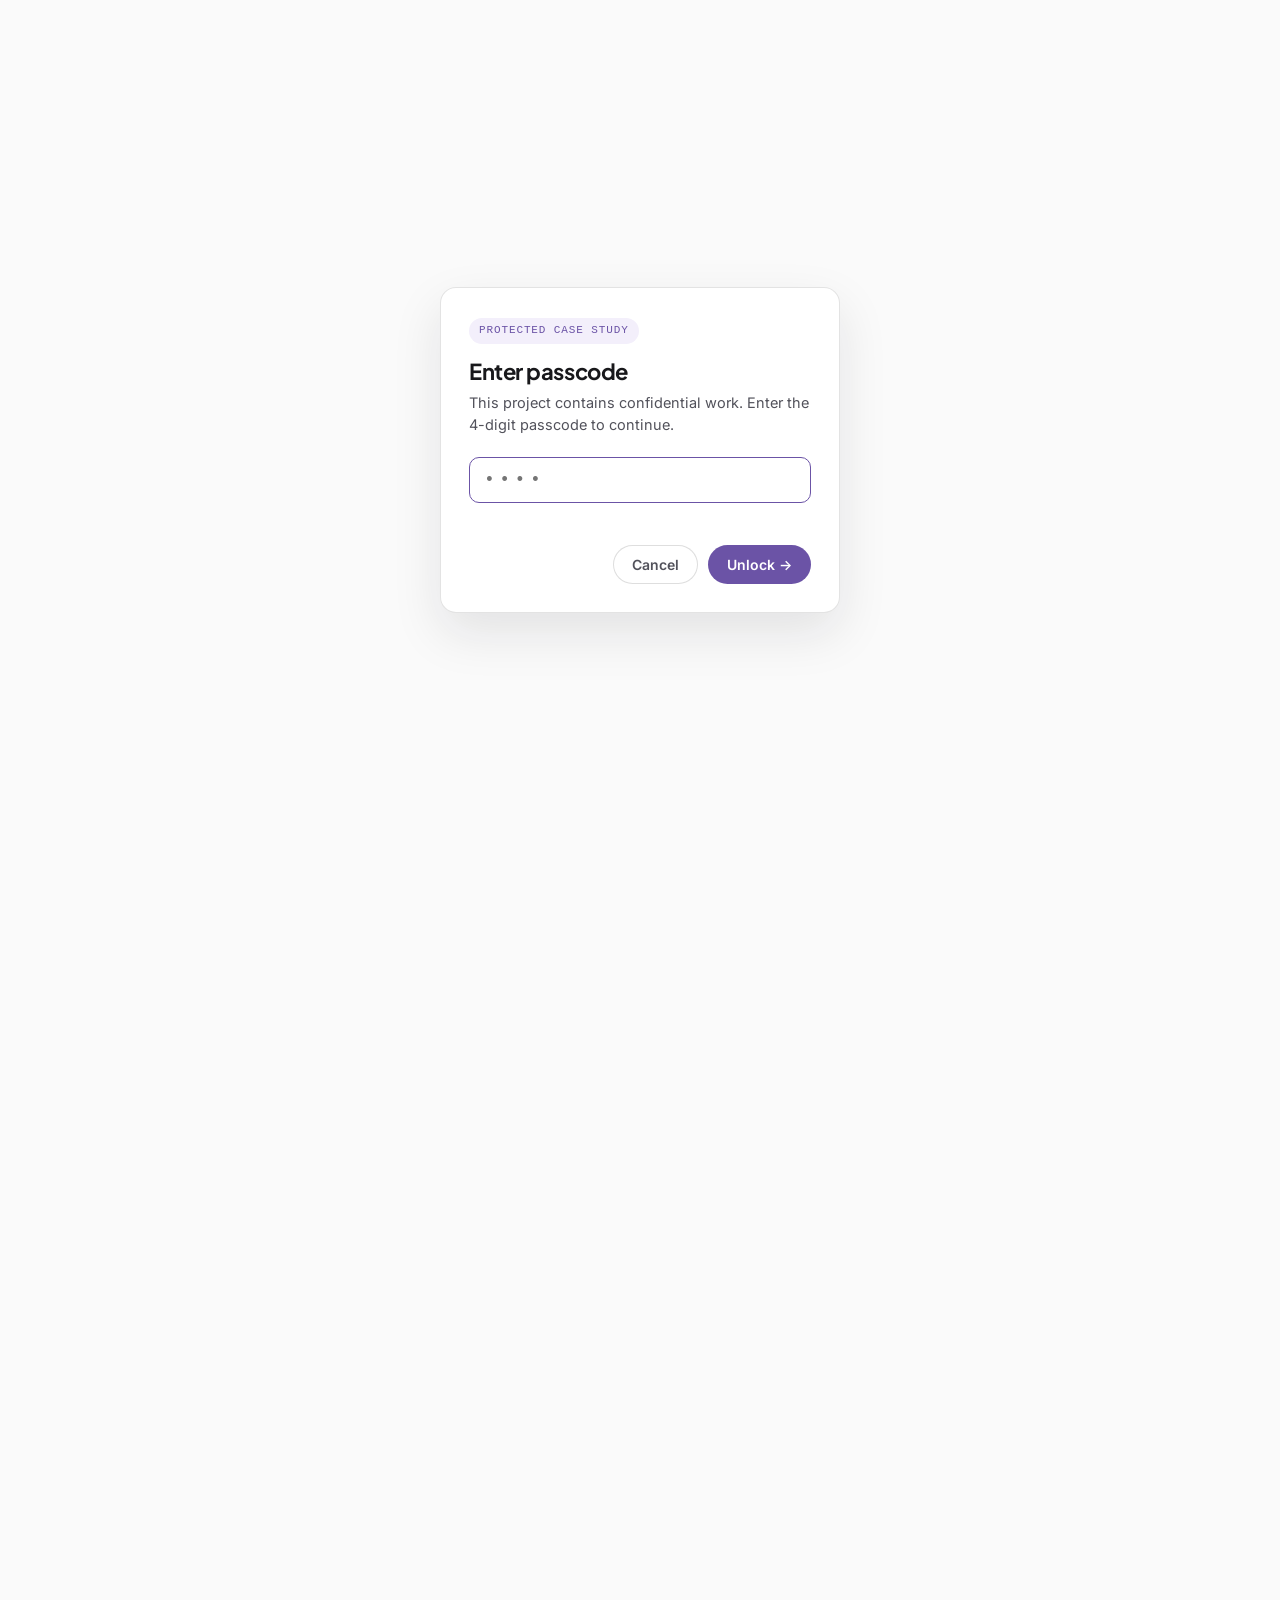
==== commit 4b3b3ca1: "Audit copy, fix HTML/nav bugs, and compress large images" ====
--- a/df2030.html
+++ b/df2030.html
@@ -23,24 +23,24 @@
     <div class="cs-page">
       <header class="cs-header">
         <div class="wrap">
-          <div class="cs-breadcrumb"><button onclick="window.location.href='index.html#work'">← Work</button> / Future Experience Vision for Banking</div>
+          <div class="cs-breadcrumb"><button onclick="window.location.href='index.html#work'">← Work</button> / Banking Vision 2030</div>
           <div class="cs-header-grid">
             <div>
-              <h1 class="cs-title">Future Experience Vision for Banking</h1>
-              <p class="cs-summary">Designing AI-enabled future experience for 2030—speculative design and strategic storytelling to shape Commercial Banking's customer vision and guide executive strategy.</p>
-              <p class="cs-date">2024-2025</p>
+              <h1 class="cs-title">Banking Vision 2030</h1>
+              <p class="cs-summary">Speculative design and strategic storytelling for Commercial Banking—giving leadership one shared picture of AI-enabled banking in 2030.</p>
+              <p class="cs-date">2024–2025</p>
             </div>
             <div class="cs-meta">
               <div class="cs-meta-item"><div class="cs-meta-label">Team</div><div class="cs-meta-value">Design Futures, Lloyds Banking Group</div></div>
               <div class="cs-meta-item"><div class="cs-meta-label">Role</div><div class="cs-meta-value">Product Design</div></div>
-              <div class="cs-meta-item"><div class="cs-meta-label">Collaboration</div><div class="cs-meta-value"> Creative Technologist, Applied Data Scientist, Visual Designer, Motion Designer, Design Researcher</div></div>
+              <div class="cs-meta-item"><div class="cs-meta-label">Collaboration</div><div class="cs-meta-value">Creative Technologist, Applied Data Scientist, Visual Designer, Motion Designer, Design Researcher</div></div>
             </div>
           </div>
         </div>
       </header>
 
       <div class="cs-hero-img">
-        <img src="assets/images/DF_hero_storyboard.png" alt="Lloyds BCB 2030 Vision — Personalised, turbo-charged, sector-driven proactive insight dashboard" />
+        <img src="assets/images/DF_hero_storyboard.jpg" alt="Lloyds BCB 2030 Vision — Personalised, turbo-charged, sector-driven proactive insight dashboard" />
       </div>
 
       <div class="cs-wide-container" style="max-width:1200px;margin:40px auto 0;padding:0 40px;">
@@ -61,6 +61,34 @@
 
           <div class="cs-section">
             <div class="cs-section-layout">
+              <div class="cs-section-label"><h3>Vibe-coded UX</h3></div>
+              <div class="cs-section-content">
+                <h4>Regenerated UX from vibe-coding</h4>
+                <p>Customer–Relationship Manager interaction for an AI SaaS vision—showing how mid-corporate customers and relationship managers work with proactive AI insights in 2030.</p>
+
+                <p class="cs-subsection-label">Customer</p>
+                <figure class="cs-figure">
+                  <video id="hannah-dashboard-video" autoplay loop muted playsinline style="width:100%;border-radius:10px;display:block;">
+                    <source src="https://res.cloudinary.com/da1enlw0j/video/upload/DF_hannah_dashboard.mov_iykmbc.mov#t=4" type="video/mp4" />
+                    Your browser does not support the video tag.
+                  </video>
+                  <figcaption>Hannah's AI-enabled dashboard — customer-side view of the 2030 business banking experience, rebuilt through vibe-coding from the original vision concepts.</figcaption>
+                </figure>
+
+                <p class="cs-subsection-label" style="margin-top:40px">Relationship Manager</p>
+                <figure class="cs-figure">
+                  <video autoplay loop muted playsinline style="width:100%;border-radius:10px;display:block;">
+                    <source src="https://res.cloudinary.com/da1enlw0j/video/upload/v1773427950/DF_Rob_Dashboard_new_d5pe3h.mov" type="video/mp4" />
+                    Your browser does not support the video tag.
+                  </video>
+                  <figcaption>Rob's relationship manager dashboard — colleague-side view showing how AI surfaces proactive insights during mid-corporate client conversations.</figcaption>
+                </figure>
+              </div>
+            </div>
+          </div>
+
+          <div class="cs-section">
+            <div class="cs-section-layout">
               <div class="cs-section-label"><h3>The challenge</h3></div>
               <div class="cs-section-content">
                 <p>Operating as an in-house design agency, the team ran 3-week sprints across different business areas — each one producing a future experience vision to align leaders and seed downstream product thinking. </p>
@@ -77,21 +105,21 @@
                 
                 <div class="goals-grid">
                   <div class="goal-card">
-                    <div class="goal-icon">🤖</div>
-                    <p>Demonstrate how AI can make business financial management automated, proactive, and seamless</p>
+                    <div class="goal-icon" style="font-family:'JetBrains Mono',monospace;font-size:12px;font-weight:600;color:var(--accent);">01</div>
+                    <p>Show how AI can handle routine financial monitoring proactively for business owners</p>
                   </div>
                   <div class="goal-card">
-                    <div class="goal-icon">🎯</div>
-                    <p>Show a realistic but aspirational view of the customer journey for 2030</p>
+                    <div class="goal-icon" style="font-family:'JetBrains Mono',monospace;font-size:12px;font-weight:600;color:var(--accent);">02</div>
+                    <p>Ground the 2030 customer journey in real banking constraints, not sci-fi</p>
                   </div>
                   <div class="goal-card">
-                    <div class="goal-icon">🎬</div>
-                    <p>Produce a conceptual video + strategic deck suitable for ExCo-level provocation and ideation</p>
+                    <div class="goal-icon" style="font-family:'JetBrains Mono',monospace;font-size:12px;font-weight:600;color:var(--accent);">03</div>
+                    <p>Ship a concept video and strategic deck ready for ExCo review</p>
                   </div>
                 </div>
 
                 <h4 style="margin-top:32px">Design principles established</h4>
-                <p>The vision was anchored around five foundational principles: contextual, conversational, proactive, composable, and invisible—ensuring AI feels natural rather than intrusive.</p>
+                <p>We built the concepts around five rules: contextual, conversational, proactive, composable, and invisible. The goal was to keep AI useful without adding noise.</p>
               </div>
             </div>
           </div>
@@ -132,7 +160,7 @@
                 <p>Facilitated cross-departmental synthesis through iterative storyboarding to align diverse future strategies into a single narrative anchored by strategic touchpoints.</p>
 
                 <figure class="cs-figure">
-                  <img src="assets/images/DF_-_Business_customer_sprint_storyboard_example.png" alt="Business customer sprint storyboard — BCB Vision 2030" />
+                  <img src="assets/images/DF_-_Business_customer_sprint_storyboard_example.jpg" alt="Business customer sprint storyboard — BCB Vision 2030" />
                   <figcaption>Business customer sprint storyboard — illustrating the BCB 2030 vision narrative across key moments in Hannah's day as an SME Finance Director. Contents intentionally blurred to protect confidential internal materials.</figcaption>
                 </figure>
 
@@ -278,13 +306,13 @@
                 </div>
 
                 <div class="insight-card">
-                  <h4>Elevated the proposition</h4>
-                  <p>By integrating specific merchant-services and AI-driven workflows, I moved the concept beyond generic AI storytelling into a tangible business strategy.</p>
+                  <h4>Moved beyond generic AI storytelling</h4>
+                  <p>Grounding the story in merchant-services workflows turned an abstract AI pitch into concrete product questions.</p>
                 </div>
 
                 <div class="insight-card">
-                  <h4>Drove executive interest</h4>
-                  <p>The final assets were presented to ExCo and Group GenAI leadership, successfully generating heightened interest and follow-on strategic asks for the Design Futures team.</p>
+                  <h4>Drove executive follow-on asks</h4>
+                  <p>We presented the work to ExCo and Group GenAI leadership, generating follow-on strategic sprint requests for the Design Futures team.</p>
                 </div>
 
               </div>
@@ -295,29 +323,8 @@
             <div class="cs-section-layout">
               <div class="cs-section-label"><h3>Outcome</h3></div>
               <div class="cs-section-content">
-                <p>The 2030 Vision video and supporting deck were produced and shared with ExCo and Group GenAI leadership as a provocation tool, shaping ideation for future Commercial AI capabilities.</p>
-                <p>The project successfully aligned disparate teams around a unified future narrative and established foundational principles that continue to guide product strategy discussions within Business &amp; Commercial Banking.</p>
-
-                <h4 style="margin-top:48px">Regenerated UX from vibe-coding</h4>
-                <p style="font-size:14px;color:var(--ink-2);margin-bottom:32px">Customer–Relationship Manager interaction for AI SaaS vision — future business banking experience for mid-corporate customers.</p>
-
-                <p class="cs-subsection-label">Customer</p>
-                <figure class="cs-figure">
-                  <video id="hannah-dashboard-video" autoplay loop muted playsinline style="width:100%;border-radius:10px;display:block;">
-                    <source src="https://res.cloudinary.com/da1enlw0j/video/upload/DF_hannah_dashboard.mov_iykmbc.mov#t=4" type="video/mp4" />
-                    Your browser does not support the video tag.
-                  </video>
-                  <figcaption>Hannah's AI-enabled dashboard — customer-side view of the 2030 business banking experience, regenerated through vibe-coding from the original vision concepts.</figcaption>
-                </figure>
-
-                <p class="cs-subsection-label" style="margin-top:40px">Relationship Manager</p>
-                <figure class="cs-figure">
-                  <video autoplay loop muted playsinline style="width:100%;border-radius:10px;display:block;">
-                    <source src="https://res.cloudinary.com/da1enlw0j/video/upload/v1773427950/DF_Rob_Dashboard_new_d5pe3h.mov" type="video/mp4" />
-                    Your browser does not support the video tag.
-                  </video>
-                  <figcaption>Rob's relationship manager dashboard — colleague-side view showing how AI surfaces proactive insights and supports mid-corporate customer conversations in 2030.</figcaption>
-                </figure>
+                <p>The 2030 Vision video and supporting deck went to ExCo and Group GenAI leadership as a provocation tool for Commercial AI planning.</p>
+                <p>The sprint aligned Commercial, Data, AI, Design, and Product around one shared narrative and five principles that still inform Business &amp; Commercial Banking product discussions.</p>
               </div>
             </div>
           </div>
@@ -328,8 +335,8 @@
       <div class="cs-next">
         <div class="wrap">
           <p class="next-label">Next Project</p>
-          <div class="cs-next-card" onclick="window.location.href='paypoint.html'">
-            <div><h3>PayPoint Cash Deposit</h3><p>Enabling customers to deposit cash at local shops—designing an inclusive service for vulnerable customers.</p></div>
+          <div class="cs-next-card" onclick="window.location.href='lending.html'">
+            <div><h3>AI for Commercial Lending</h3><p>Designing how AI extracts and pre-fills credit data while relationship managers review and decide.</p></div>
             <div class="cs-next-thumb t3"><div class="mock-ui" style="height:100%"><div class="mock-card" style="width:65%"><div class="mock-bar" style="width:90%"></div><div class="mock-bar" style="width:55%"></div></div></div></div>
           </div>
         </div>
--- a/theme-cv.css
+++ b/theme-cv.css
@@ -0,0 +1,184 @@
+:root{
+  --bg:#FAFAFA!important;
+  --surface:#FFFFFF!important;
+  --surface-alt:#F4F4F6!important;
+  --white:#FFFFFF!important;
+  --ink:#18181B!important;
+  --ink-2:#52525B!important;
+  --muted:#52525B!important;
+  --accent:#6B53A6!important;
+  --accent-2:#EDF5D5!important;
+  --border:rgba(24,24,27,.10)!important;
+}
+html,body{
+  background:#FAFAFA!important;
+  color:#18181B!important;
+  font-family:'Inter',system-ui,sans-serif!important;
+  font-size:15px!important;
+  line-height:1.6!important;
+  -webkit-font-smoothing:antialiased;
+}
+.cursor,.cursor-ring,.parallax-bg,.scroll-hint{display:none!important}
+html,body,body *{cursor:auto!important}
+a,a *,button,button *,[role="button"],.cs-next-card,.cs-next-card *,[onclick],summary{cursor:pointer!important}
+input,textarea{cursor:text!important}
+.page{display:block!important;opacity:1!important;padding-top:0!important}
+
+/* Sticky Top Navigation */
+.topbar{
+  position:sticky;top:0;z-index:50;
+  background:rgba(250,250,250,.92);
+  backdrop-filter:blur(12px);
+  border-bottom:1px solid rgba(24,24,27,.10);
+}
+.topbar-inner{
+  max-width:1160px;margin:0 auto;padding:12px clamp(20px,4vw,48px);
+  display:flex;justify-content:space-between;align-items:center;gap:16px;
+}
+.brand{font-family:'Plus Jakarta Sans',sans-serif;font-size:14px;font-weight:700;text-decoration:none;color:#18181B}
+.brand span{font-weight:400;color:#52525B;margin-left:4px}
+.nav-back{
+  font-family:'JetBrains Mono',monospace;font-size:11.5px;font-weight:500;
+  padding:5px 14px;border-radius:999px;border:1px solid rgba(24,24,27,.14);
+  color:#18181B;background:#FFFFFF;text-decoration:none;transition:border-color .15s;
+}
+.nav-back:hover{border-color:#6B53A6;color:#6B53A6}
+
+/* Case Study Typography & Hierarchy */
+.cs-breadcrumb{display:none!important}
+.cs-header{background:#FAFAFA!important;border-bottom:1px solid rgba(24,24,27,.10)!important;padding:clamp(40px,6vw,72px) 0 clamp(32px,4vw,48px)!important}
+.cs-header-grid{gap:clamp(28px,5vw,72px)!important}
+.wrap{max-width:1160px!important;padding:0 clamp(20px,4vw,48px)!important}
+.cs-title{
+  font-family:'Plus Jakarta Sans',system-ui,sans-serif!important;
+  font-size:clamp(34px,5.2vw,60px)!important;
+  font-weight:700!important;line-height:1.06!important;letter-spacing:-.03em!important;
+  color:#18181B!important;margin-bottom:18px!important;
+}
+.cs-summary{font-size:clamp(17px,1.8vw,20px)!important;color:#52525B!important;line-height:1.55!important;max-width:54ch!important;margin-bottom:16px!important}
+.cs-date{
+  display:inline-block;margin-top:4px!important;
+  font-family:'JetBrains Mono',monospace!important;font-size:11.5px!important;
+  background:#EDF5D5;color:#4A6118!important;border:1px solid #D8E6B3;
+  padding:4px 12px;border-radius:999px;
+}
+.cs-meta-item{margin-bottom:20px!important}
+.cs-meta-item:last-child{margin-bottom:0!important}
+.cs-meta-label{
+  font-family:'JetBrains Mono',monospace!important;font-size:11px!important;
+  text-transform:uppercase!important;letter-spacing:.08em!important;color:#6B53A6!important;
+  margin-bottom:4px!important;
+}
+.cs-meta-value{font-size:14px!important;line-height:1.5!important;color:#18181B!important;font-weight:500!important}
+
+.cs-hero-img{background:#F4F4F6!important;border-bottom:1px solid rgba(24,24,27,.10)}
+.cs-hero-img img,.cs-figure img{border-radius:12px!important}
+.cs-body{padding:clamp(44px,6vw,72px) 0!important}
+
+.cs-section{
+  border-bottom:1px solid rgba(24,24,27,.10)!important;
+  padding-bottom:clamp(40px,5vw,56px)!important;
+  margin-bottom:clamp(40px,5vw,56px)!important;
+}
+.cs-section:last-child{border-bottom:none!important;padding-bottom:0!important;margin-bottom:0!important}
+.cs-section-label h3{
+  font-family:'JetBrains Mono',monospace!important;font-size:11.5px!important;
+  text-transform:uppercase!important;letter-spacing:.08em!important;
+  color:#6B53A6!important;font-weight:500!important;
+}
+.cs-section-content p{
+  font-size:15.5px!important;line-height:1.7!important;color:#18181B!important;
+  margin-bottom:20px!important;max-width:64ch!important;
+}
+.cs-section-content h4{
+  font-family:'Plus Jakarta Sans',sans-serif!important;font-size:19px!important;
+  font-weight:700!important;line-height:1.3!important;letter-spacing:-.015em!important;
+  text-transform:none!important;color:#18181B!important;margin:40px 0 12px!important;
+}
+.cs-section-content h4:first-child{margin-top:0!important}
+.cs-section-content ul{margin:16px 0 24px!important;padding-left:20px!important;color:#18181B!important;max-width:64ch}
+.cs-section-content li{font-size:15.5px;line-height:1.68;margin-bottom:10px!important}
+
+.cs-figure{margin:24px 0 32px!important}
+.cs-figure:last-child{margin-bottom:0!important}
+.cs-figure figcaption{font-size:13px!important;line-height:1.55!important;color:#52525B!important;margin-top:10px!important;font-style:normal!important;max-width:64ch!important}
+
+.goal-card,.cs-card,.insight-card{
+  background:#FFFFFF!important;border:1px solid rgba(24,24,27,.10)!important;
+  border-radius:12px!important;padding:22px 24px!important;margin:20px 0 16px!important;
+}
+.insight-card h4{font-size:16px!important;margin:0 0 8px!important}
+.insight-card p{font-size:14.5px!important;line-height:1.62!important;color:#52525B!important;margin-bottom:0!important;max-width:none!important}
+
+.pull-quote{
+  font-family:'Plus Jakarta Sans',system-ui,sans-serif!important;
+  font-size:clamp(19px,2.1vw,24px)!important;font-weight:500!important;
+  line-height:1.42!important;letter-spacing:-.015em!important;color:#18181B!important;
+  background:#F3EFFB;border-left:3px solid #6B53A6!important;border-radius:0 12px 12px 0;
+  padding:20px 24px!important;margin:24px 0 10px!important;max-width:64ch!important;
+}
+.cs-quote-attr{font-family:'JetBrains Mono',monospace;font-size:11.5px!important;color:#52525B!important;margin-bottom:28px!important}
+
+.cs-checklist{
+  background:#FFFFFF;border:1px solid rgba(24,24,27,.10);border-radius:12px;
+  padding:24px 28px;margin:24px 0 0;max-width:64ch;
+}
+.cs-checklist h4{margin:0 0 12px!important;font-size:16px!important}
+.cs-checklist ul{list-style:none!important;padding:0!important;margin:0!important;max-width:none}
+.cs-checklist li{
+  padding:12px 0;border-bottom:1px solid rgba(24,24,27,.08);
+  font-size:14.5px!important;line-height:1.55!important;color:#18181B!important;
+  margin-bottom:0!important;display:flex;gap:10px;align-items:baseline;
+}
+.cs-checklist li:last-child{border-bottom:none;padding-bottom:0}
+.cs-check-mark{color:#6B53A6;font-weight:700;flex-shrink:0}
+
+.cs-compare{
+  display:grid;grid-template-columns:1fr 1fr;gap:16px;
+  margin:20px 0 32px;max-width:680px;
+}
+.cs-compare-card{
+  border-radius:12px;padding:20px 22px;border:1px solid rgba(24,24,27,.10);
+  background:#F4F4F6;
+}
+.cs-compare-card.is-after{
+  background:#FFFFFF;border-color:#D8E6B3;
+  box-shadow:0 1px 3px rgba(24,24,27,.04);
+}
+.cs-compare-badge{
+  display:inline-block;font-family:'JetBrains Mono',monospace;font-size:10.5px;
+  text-transform:uppercase;letter-spacing:.08em;padding:3px 9px;border-radius:999px;
+  margin-bottom:10px;background:#FFFFFF;color:#52525B;border:1px solid rgba(24,24,27,.10);
+}
+.cs-compare-card.is-after .cs-compare-badge{
+  background:#EDF5D5;color:#4A6118;border-color:#D8E6B3;
+}
+.cs-compare-card p{font-size:14.5px!important;line-height:1.6!important;margin-bottom:0!important;color:#18181B!important}
+
+.cs-press-link{
+  display:inline-flex;align-items:center;gap:14px;padding:14px 18px;
+  background:#FFFFFF;border:1px solid rgba(24,24,27,.12);border-radius:12px;
+  text-decoration:none;margin-top:8px;transition:border-color .15s,transform .15s;
+}
+.cs-press-link:hover{border-color:#6B53A6;transform:translateY(-1px)}
+.cs-press-icon{
+  width:36px;height:36px;background:#6B53A6;border-radius:8px;
+  display:flex;align-items:center;justify-content:center;flex-shrink:0;
+}
+.cs-press-title{font-family:'Plus Jakarta Sans',sans-serif;font-size:14px;font-weight:600;color:#18181B;margin-bottom:2px}
+.cs-press-url{font-family:'JetBrains Mono',monospace;font-size:11px;color:#52525B}
+
+.cs-quote{
+  background:#18181B!important;color:#FAFAFA!important;border-radius:12px!important;
+  border-left:4px solid #6B53A6!important;padding:24px 28px!important;
+}
+.cs-next-card{cursor:pointer!important}
+.cs-footer-nav{padding:36px 0 64px;border-top:1px solid rgba(24,24,27,.10);display:flex;justify-content:space-between;align-items:center;gap:12px;flex-wrap:wrap}
+
+@media(max-width:768px){
+  .cs-meta{display:grid!important;grid-template-columns:1fr!important;gap:16px!important}
+  .cs-compare{grid-template-columns:1fr}
+  .cs-checklist{padding:20px}
+  .cs-section-content h4{margin:32px 0 10px!important}
+  .cs-next{padding:44px 0 56px!important}
+}
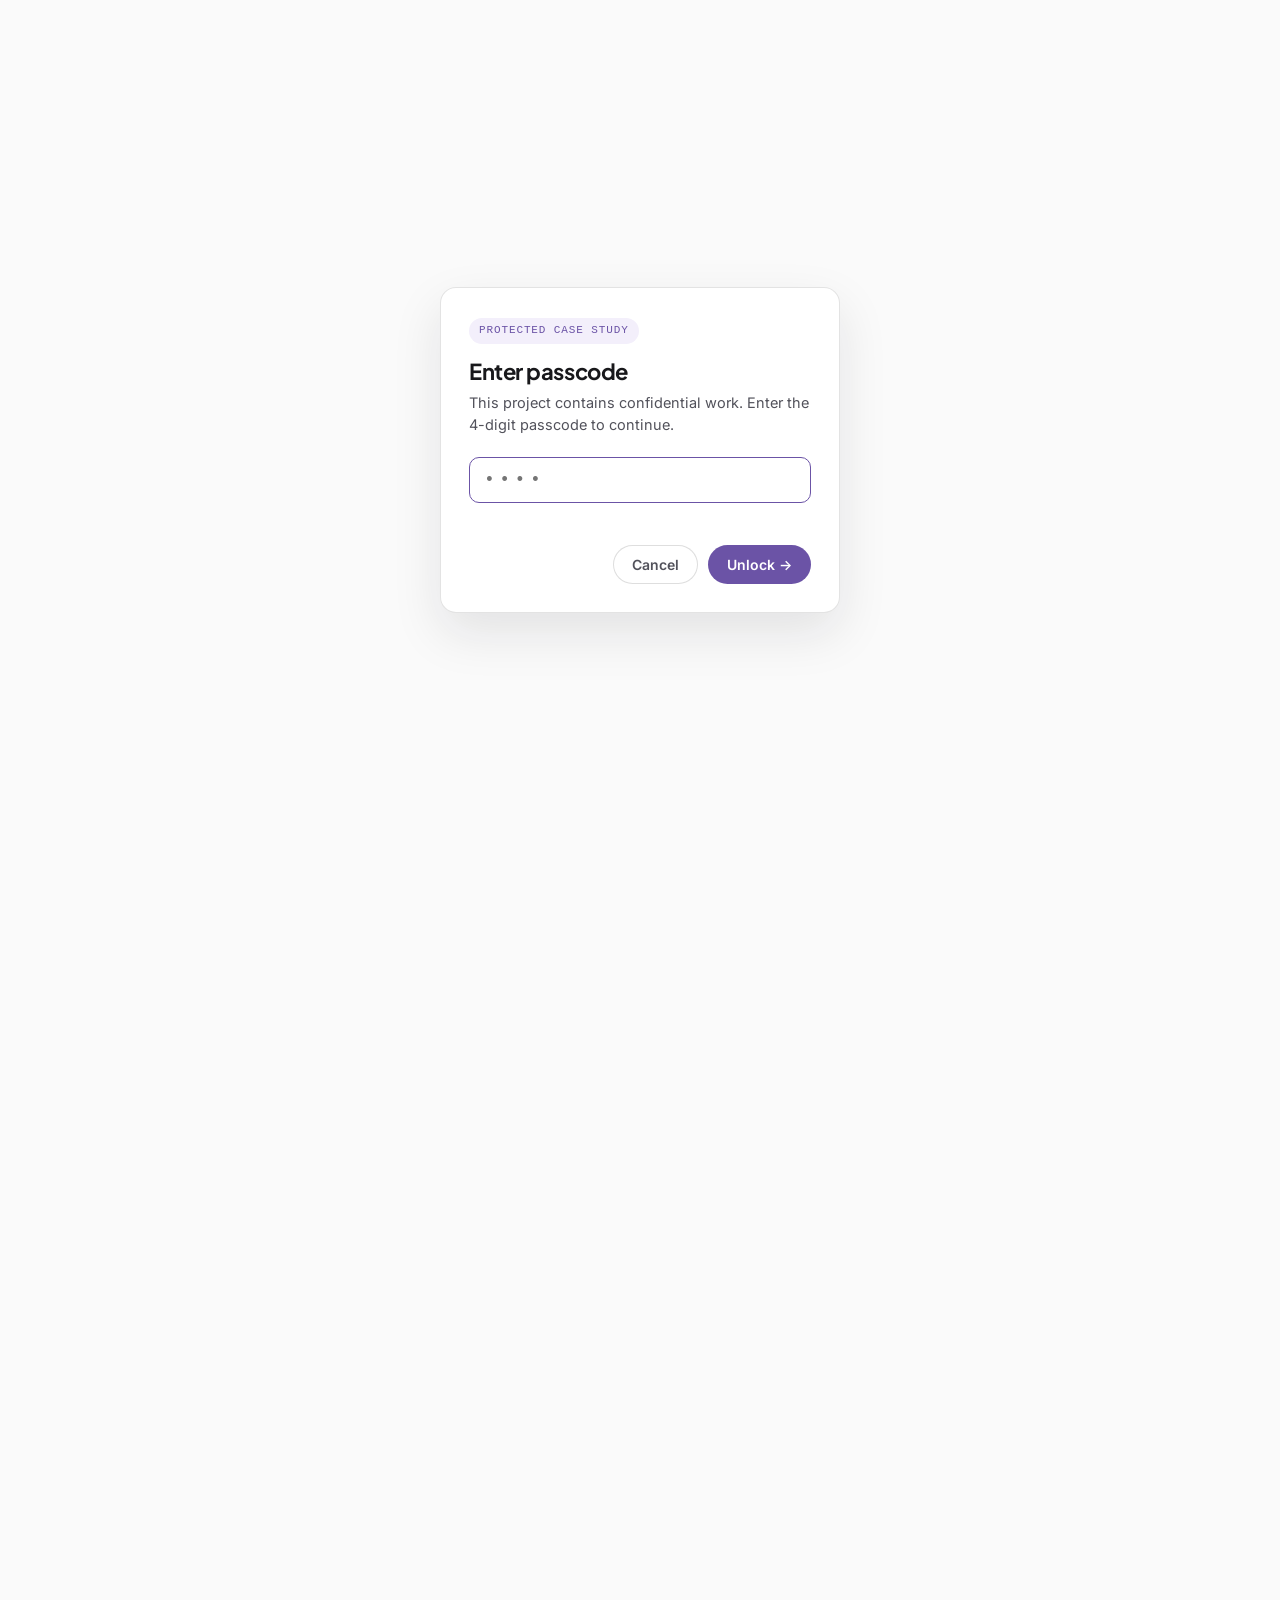
==== commit 7f15a5c9: "Refine hero animation, fix topbar back link, and unify case study navigation" ====
--- a/df2030.html
+++ b/df2030.html
@@ -331,16 +331,6 @@
 
         </div>
       </div>
-
-      <div class="cs-next">
-        <div class="wrap">
-          <p class="next-label">Next Project</p>
-          <div class="cs-next-card" onclick="window.location.href='lending.html'">
-            <div><h3>AI for Commercial Lending</h3><p>Designing how AI extracts and pre-fills credit data while relationship managers review and decide.</p></div>
-            <div class="cs-next-thumb t3"><div class="mock-ui" style="height:100%"><div class="mock-card" style="width:65%"><div class="mock-bar" style="width:90%"></div><div class="mock-bar" style="width:55%"></div></div></div></div>
-          </div>
-        </div>
-      </div>
     </div>
   </div><!-- end df2030 -->
 
@@ -350,7 +340,7 @@
 <div class="wrap">
   <div class="cs-footer-nav">
     <a class="nav-back" href="index.html#work">← All projects</a>
-    <a class="nav-back" href="lending.html">Next: AI for Commercial Lending →</a>
+    <a class="nav-back" href="onboarding.html">Next: Merchant Onboarding →</a>
   </div>
 </div>
 </body>
--- a/theme-cv.css
+++ b/theme-cv.css
@@ -26,7 +26,8 @@
 
 /* Sticky Top Navigation */
 .topbar{
-  position:sticky;top:0;z-index:50;
+  position:sticky;top:0;z-index:900;
+  pointer-events:auto;
   background:rgba(250,250,250,.92);
   backdrop-filter:blur(12px);
   border-bottom:1px solid rgba(24,24,27,.10);
